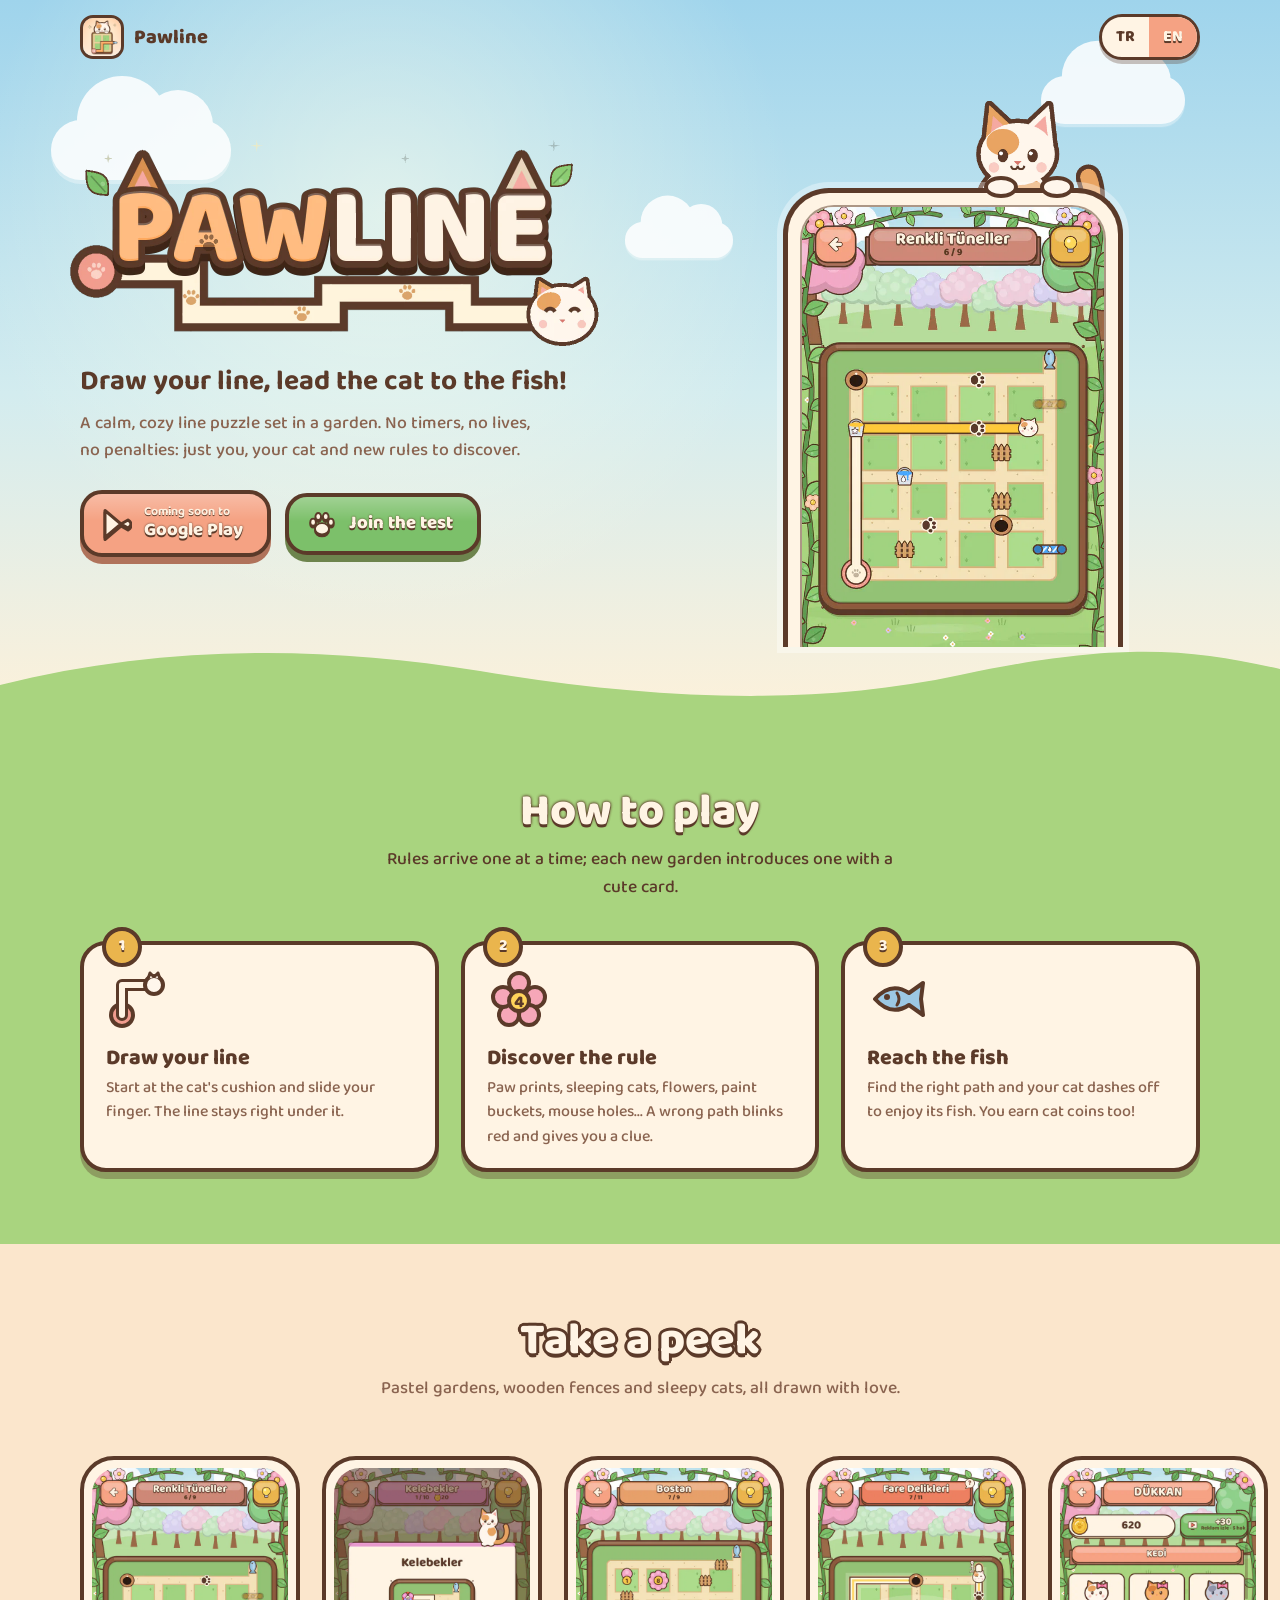
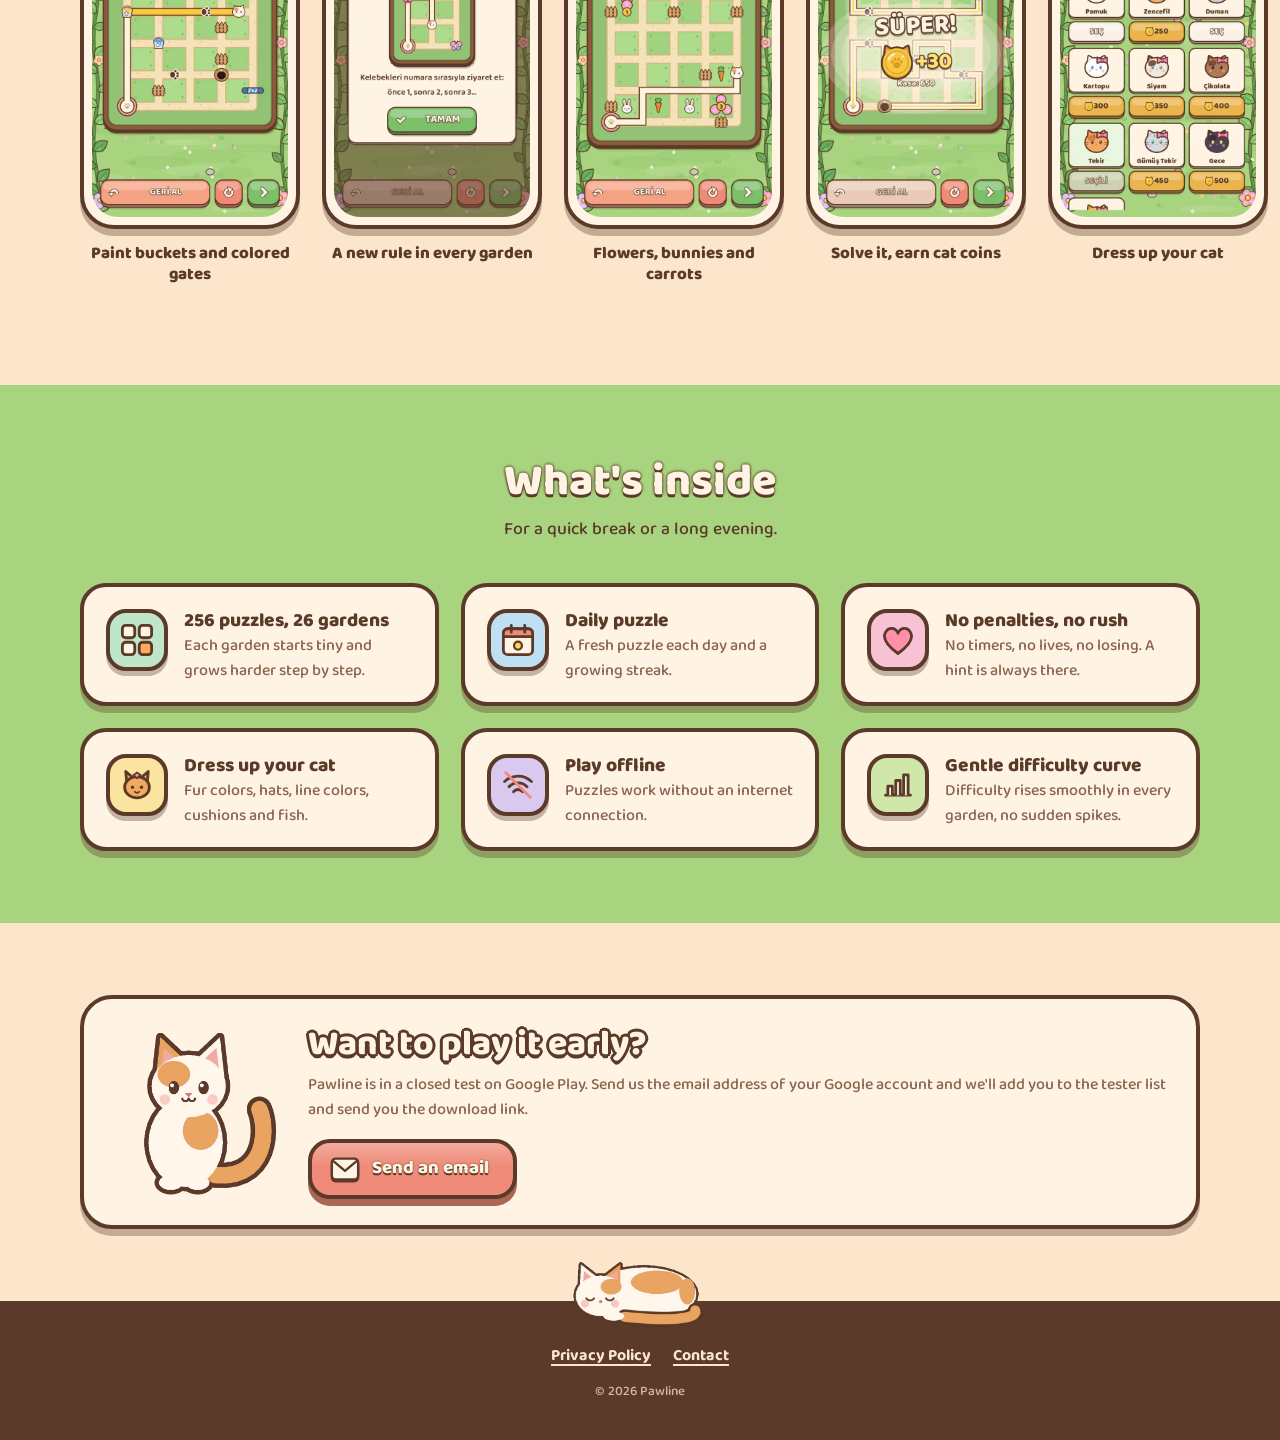
==== index.html @ e1a56ae7 "Pawline sitesi ve gizlilik politikası" ====
<!doctype html>
<html lang="tr" data-lang="tr">
<head>
<meta charset="utf-8">
<meta name="viewport" content="width=device-width, initial-scale=1">
<title>Pawline</title>
<meta name="description" content="Pawline: çizgini çek, kediyi balığa ulaştır! Huzurlu, sevimli bir çizgi bulmacası. 26 bahçe, 256 bulmaca, her gün yeni bir günlük bulmaca.">
<meta property="og:title" content="Pawline: Kedi Bulmacası">
<meta property="og:description" content="Çizgini çek, kediyi balığa ulaştır! Huzurlu, sevimli bir çizgi bulmacası.">
<meta property="og:image" content="img/tanitim.jpg">
<meta name="theme-color" content="#9fd4ec">
<link rel="icon" href="img/favicon.png">
<link rel="preconnect" href="https://fonts.googleapis.com">
<link rel="preconnect" href="https://fonts.gstatic.com" crossorigin>
<link href="https://fonts.googleapis.com/css2?family=Baloo+2:wght@500;700;800&display=swap" rel="stylesheet">
<link rel="stylesheet" href="style.css">
</head>
<body>

<header class="bar">
  <a class="brand" href="#"><img src="img/ikon.png" alt=""><span>Pawline</span></a>
  <div class="langs" role="group" aria-label="Dil / Language">
    <button type="button" data-set-lang="tr" aria-pressed="true">TR</button>
    <button type="button" data-set-lang="en" aria-pressed="false">EN</button>
  </div>
</header>

<main>
  <!-- kahraman -->
  <div class="hero">
    <div class="cloud c1"></div><div class="cloud c2"></div><div class="cloud c3"></div>
    <div class="wrap hero-grid">
      <div class="hero-copy">
        <h1 style="margin:0"><img class="logo" src="img/logo.webp" width="1120" height="450" alt="Pawline"></h1>
        <p class="tagline">
          <span lang="tr">Çizgini çek, kediyi balığa ulaştır!</span>
          <span lang="en">Draw your line, lead the cat to the fish!</span>
        </p>
        <p class="lede">
          <span lang="tr">Bahçede huzurlu, sevimli bir çizgi bulmacası. Acele yok, can yok, ceza yok: yalnızca sen, kedin ve keşfedilecek yeni kurallar.</span>
          <span lang="en">A calm, cozy line puzzle set in a garden. No timers, no lives, no penalties: just you, your cat and new rules to discover.</span>
        </p>
        <div class="cta">
          <a class="chunky soon" aria-disabled="true">
            <svg width="30" height="32" viewBox="0 0 30 32" aria-hidden="true"><path d="M3 2.5 L19 16 L3 29.5 Z" fill="#fff4e4" stroke="#5b3a29" stroke-width="3" stroke-linejoin="round"/><path d="M19 16 L26 12 Q29 14 29 16 Q29 18 26 20 Z" fill="#fff4e4" stroke="#5b3a29" stroke-width="3" stroke-linejoin="round"/></svg>
            <span class="t"><small><span lang="tr">Çok yakında</span><span lang="en">Coming soon to</span></small>Google Play</span>
          </a>
          <a class="chunky" href="#test" style="--c: var(--leaf)">
            <svg width="30" height="30" viewBox="0 0 64 64" aria-hidden="true"><g fill="#fff4e4" stroke="#5b3a29" stroke-width="4"><ellipse cx="32" cy="42" rx="15" ry="12"/><ellipse cx="13" cy="28" rx="6" ry="7.5"/><ellipse cx="24" cy="16" rx="6" ry="7.5"/><ellipse cx="40" cy="16" rx="6" ry="7.5"/><ellipse cx="51" cy="28" rx="6" ry="7.5"/></g></svg>
            <span class="t"><span lang="tr">Teste katıl</span><span lang="en">Join the test</span></span>
          </a>
        </div>
      </div>
      <div class="hero-art">
        <img class="peek" src="img/kedi.webp" width="640" height="630" alt="">
        <div class="paws" aria-hidden="true"><i></i><i></i></div>
        <div class="phone">
          <img src="img/ekran_boya.webp" width="540" height="960" alt="Pawline oyun ekranı: bahçe tahtasında çizilen çizgi ve ucunda kedi">
        </div>
      </div>
    </div>
    <svg class="meadow" viewBox="0 0 1440 70" preserveAspectRatio="none" aria-hidden="true">
      <path d="M0 40 C 180 0, 360 0, 540 26 S 900 64, 1080 30 S 1340 4, 1440 24 L1440 70 L0 70 Z" fill="#a9d47f" stroke="#5b3a29" stroke-width="0"/>
    </svg>
  </div>

  <!-- nasıl oynanır -->
  <section class="green">
    <div class="wrap">
      <h2><span lang="tr">Nasıl oynanır?</span><span lang="en">How to play</span></h2>
      <p class="sub">
        <span lang="tr">Kurallar tek tek gelir; her yeni bahçe sana sevimli bir kartla yenisini anlatır.</span>
        <span lang="en">Rules arrive one at a time; each new garden introduces one with a cute card.</span>
      </p>
      <div class="steps">
        <div class="card">
          <span class="num">1</span>
          <svg class="ico" viewBox="0 0 64 64" aria-hidden="true"><circle cx="16" cy="48" r="11" fill="#f19c8e" stroke="#5b3a29" stroke-width="4"/><circle cx="16" cy="48" r="5" fill="#fff4e4"/><path d="M16 48 V18 H46" fill="none" stroke="#5b3a29" stroke-width="12" stroke-linecap="round" stroke-linejoin="round"/><path d="M16 48 V18 H46" fill="none" stroke="#fff4e4" stroke-width="6" stroke-linecap="round" stroke-linejoin="round"/><circle cx="48" cy="18" r="9" fill="#fff6ec" stroke="#5b3a29" stroke-width="4"/><path d="M42 12 l2 -6 4 4 M54 12 l-2 -6 -4 4" fill="#fff6ec" stroke="#5b3a29" stroke-width="3" stroke-linejoin="round"/></svg>
          <h3><span lang="tr">Çizgini çek</span><span lang="en">Draw your line</span></h3>
          <p><span lang="tr">Kedi minderinden başla, parmağını kaydır. Çizgi parmağının altında kalır.</span><span lang="en">Start at the cat's cushion and slide your finger. The line stays right under it.</span></p>
        </div>
        <div class="card">
          <span class="num">2</span>
          <svg class="ico" viewBox="0 0 64 64" aria-hidden="true"><g stroke="#5b3a29" stroke-width="4"><circle cx="32" cy="16" r="10" fill="#f6a7b8"/><circle cx="48" cy="30" r="10" fill="#f6a7b8"/><circle cx="42" cy="48" r="10" fill="#f6a7b8"/><circle cx="22" cy="48" r="10" fill="#f6a7b8"/><circle cx="16" cy="30" r="10" fill="#f6a7b8"/><circle cx="32" cy="34" r="10" fill="#ffd45a"/></g><text x="32" y="40" text-anchor="middle" font-family="Baloo 2, sans-serif" font-weight="800" font-size="17" fill="#5b3a29">4</text></svg>
          <h3><span lang="tr">Kuralı keşfet</span><span lang="en">Discover the rule</span></h3>
          <p><span lang="tr">Patiler, uyuyan kediler, çiçekler, boya kovaları, fare delikleri... Yanlış yol kırmızı yanıp söner ve sana ipucu verir.</span><span lang="en">Paw prints, sleeping cats, flowers, paint buckets, mouse holes... A wrong path blinks red and gives you a clue.</span></p>
        </div>
        <div class="card">
          <span class="num">3</span>
          <svg class="ico" viewBox="0 0 64 64" aria-hidden="true"><path d="M8 32 Q 24 14 42 26 L 56 16 L 54 32 L 56 48 L 42 38 Q 24 50 8 32 Z" fill="#9cc8e4" stroke="#5b3a29" stroke-width="4" stroke-linejoin="round"/><circle cx="20" cy="30" r="3" fill="#5b3a29"/><path d="M30 26 q4 6 0 12" fill="none" stroke="#5b3a29" stroke-width="3" stroke-linecap="round"/></svg>
          <h3><span lang="tr">Balığa ulaş</span><span lang="en">Reach the fish</span></h3>
          <p><span lang="tr">Doğru yolu bulunca kedin koşup balığını afiyetle yer. Sen de kedi parası kazanırsın!</span><span lang="en">Find the right path and your cat dashes off to enjoy its fish. You earn cat coins too!</span></p>
        </div>
      </div>
    </div>
  </section>

  <!-- ekranlar -->
  <section>
    <div class="wrap">
      <h2><span lang="tr">Bahçeye bir göz at</span><span lang="en">Take a peek</span></h2>
      <p class="sub"><span lang="tr">Her şey elle çizilmiş gibi: pastel bahçeler, tahta çitler, uykucu kediler.</span><span lang="en">Pastel gardens, wooden fences and sleepy cats, all drawn with love.</span></p>
      <div class="gallery" tabindex="0" aria-label="Ekran görüntüleri / Screenshots">
        <figure class="shot"><div class="frame"><img loading="lazy" src="img/ekran_boya.webp" width="540" height="960" alt=""></div>
          <figcaption><span lang="tr">Boya kovaları ve renkli kapılar</span><span lang="en">Paint buckets and colored gates</span></figcaption></figure>
        <figure class="shot"><div class="frame"><img loading="lazy" src="img/ekran_kural.webp" width="540" height="960" alt=""></div>
          <figcaption><span lang="tr">Her bahçede yeni bir kural</span><span lang="en">A new rule in every garden</span></figcaption></figure>
        <figure class="shot"><div class="frame"><img loading="lazy" src="img/ekran_bostan.webp" width="540" height="960" alt=""></div>
          <figcaption><span lang="tr">Çiçekler, tavşanlar ve havuçlar</span><span lang="en">Flowers, bunnies and carrots</span></figcaption></figure>
        <figure class="shot"><div class="frame"><img loading="lazy" src="img/ekran_kutlama.webp" width="540" height="960" alt=""></div>
          <figcaption><span lang="tr">Çöz, kedi parası kazan</span><span lang="en">Solve it, earn cat coins</span></figcaption></figure>
        <figure class="shot"><div class="frame"><img loading="lazy" src="img/ekran_dukkan.webp" width="540" height="960" alt=""></div>
          <figcaption><span lang="tr">Kedini dilediğin gibi süsle</span><span lang="en">Dress up your cat</span></figcaption></figure>
        <figure class="shot"><div class="frame"><img loading="lazy" src="img/ekran_gunluk.webp" width="540" height="960" alt=""></div>
          <figcaption><span lang="tr">Her gün yeni bir bulmaca</span><span lang="en">A new puzzle every day</span></figcaption></figure>
        <figure class="shot"><div class="frame"><img loading="lazy" src="img/ekran_bolumler.webp" width="540" height="960" alt=""></div>
          <figcaption><span lang="tr">Bahçeden bahçeye keşfe çık</span><span lang="en">Explore garden after garden</span></figcaption></figure>
      </div>
    </div>
  </section>

  <!-- özellikler -->
  <section class="green">
    <div class="wrap">
      <h2><span lang="tr">İçinde neler var?</span><span lang="en">What's inside</span></h2>
      <p class="sub"><span lang="tr">Kısa molalar için de uzun akşamlar için de.</span><span lang="en">For a quick break or a long evening.</span></p>
      <div class="features">
        <div class="feature card">
          <span class="badge" style="background:#bfe6c8"><svg width="36" height="36" viewBox="0 0 64 64" aria-hidden="true"><g fill="#fff4e4" stroke="#5b3a29" stroke-width="5"><rect x="6" y="6" width="22" height="22" rx="6"/><rect x="36" y="6" width="22" height="22" rx="6"/><rect x="6" y="36" width="22" height="22" rx="6"/><rect x="36" y="36" width="22" height="22" rx="6" fill="#ffa95e"/></g></svg></span>
          <div><h3><span lang="tr">256 bulmaca, 26 bahçe</span><span lang="en">256 puzzles, 26 gardens</span></h3>
          <p><span lang="tr">Her bahçe minik bir tahtada başlar, yavaş yavaş zorlaşır.</span><span lang="en">Each garden starts tiny and grows harder step by step.</span></p></div>
        </div>
        <div class="feature card">
          <span class="badge" style="background:#bfe0f2"><svg width="36" height="36" viewBox="0 0 64 64" aria-hidden="true"><g stroke="#5b3a29" stroke-width="5" stroke-linejoin="round"><rect x="6" y="12" width="52" height="46" rx="8" fill="#fff4e4"/><path d="M6 20 a8 8 0 0 1 8 -8 h36 a8 8 0 0 1 8 8 v6 H6 Z" fill="#ef8b78"/><path d="M20 6 v12 M44 6 v12" stroke-linecap="round"/></g><circle cx="32" cy="42" r="7" fill="#ffd45a" stroke="#5b3a29" stroke-width="4"/></svg></span>
          <div><h3><span lang="tr">Günlük bulmaca</span><span lang="en">Daily puzzle</span></h3>
          <p><span lang="tr">Her gün yeni bir bulmaca ve büyüyen bir seri.</span><span lang="en">A fresh puzzle each day and a growing streak.</span></p></div>
        </div>
        <div class="feature card">
          <span class="badge" style="background:#f7c3d4"><svg width="36" height="36" viewBox="0 0 64 64" aria-hidden="true"><path d="M32 56 C 10 40, 4 28, 10 18 C 16 8, 28 10, 32 20 C 36 10, 48 8, 54 18 C 60 28, 54 40, 32 56 Z" fill="#ff8fab" stroke="#5b3a29" stroke-width="5" stroke-linejoin="round"/></svg></span>
          <div><h3><span lang="tr">Ceza yok, acele yok</span><span lang="en">No penalties, no rush</span></h3>
          <p><span lang="tr">Sayaç, can ya da kaybetme yok. İpucu her zaman yanında.</span><span lang="en">No timers, no lives, no losing. A hint is always there.</span></p></div>
        </div>
        <div class="feature card">
          <span class="badge" style="background:#fbe3a0"><svg width="36" height="36" viewBox="0 0 64 64" aria-hidden="true"><g stroke="#5b3a29" stroke-width="5" stroke-linejoin="round"><path d="M14 30 L12 8 L26 20 M50 30 L52 8 L38 20" fill="#f0aa62"/><ellipse cx="32" cy="36" rx="22" ry="19" fill="#f0aa62"/></g><circle cx="24" cy="36" r="3" fill="#5b3a29"/><circle cx="40" cy="36" r="3" fill="#5b3a29"/><path d="M28 44 q4 4 8 0" fill="none" stroke="#5b3a29" stroke-width="3" stroke-linecap="round"/><path d="M26 14 l6 6 6 -6 -6 -4 z" fill="#ff8fab" stroke="#5b3a29" stroke-width="3"/></svg></span>
          <div><h3><span lang="tr">Kedini süsle</span><span lang="en">Dress up your cat</span></h3>
          <p><span lang="tr">Tüyler, şapkalar, çizgi renkleri, minderler ve balıklar.</span><span lang="en">Fur colors, hats, line colors, cushions and fish.</span></p></div>
        </div>
        <div class="feature card">
          <span class="badge" style="background:#d9c9ef"><svg width="36" height="36" viewBox="0 0 64 64" aria-hidden="true"><g fill="none" stroke="#5b3a29" stroke-width="5" stroke-linecap="round"><path d="M8 26 a34 34 0 0 1 48 0"/><path d="M16 35 a22 22 0 0 1 32 0"/><path d="M24 44 a10 10 0 0 1 16 0"/><path d="M10 10 L54 54" stroke="#ef8b78"/></g></svg></span>
          <div><h3><span lang="tr">İnternetsiz oyna</span><span lang="en">Play offline</span></h3>
          <p><span lang="tr">Bulmacalar internet olmadan da çalışır.</span><span lang="en">Puzzles work without an internet connection.</span></p></div>
        </div>
        <div class="feature card">
          <span class="badge" style="background:#cfe8a9"><svg width="36" height="36" viewBox="0 0 64 64" aria-hidden="true"><g stroke="#5b3a29" stroke-width="5" stroke-linejoin="round"><path d="M10 50 h44" stroke-linecap="round"/><path d="M14 50 v-16 h8 v16 M28 50 v-26 h8 v26 M42 50 v-36 h8 v36" fill="#fff4e4"/></g></svg></span>
          <div><h3><span lang="tr">Kolaydan zora</span><span lang="en">Gentle difficulty curve</span></h3>
          <p><span lang="tr">Zorluk her bahçede yumuşakça artar, ani sıçrama yok.</span><span lang="en">Difficulty rises smoothly in every garden, no sudden spikes.</span></p></div>
        </div>
      </div>
    </div>
  </section>

  <!-- kapalı test -->
  <section id="test">
    <div class="wrap">
      <div class="invite">
        <img src="img/kedi.webp" width="640" height="630" alt="">
        <div>
          <h2><span lang="tr">Teste katılmak ister misin?</span><span lang="en">Want to play it early?</span></h2>
          <p>
            <span lang="tr">Pawline şu anda Google Play'de kapalı testte. Google hesabının e-posta adresini bize yaz, seni test listesine ekleyelim ve indirme bağlantısını gönderelim.</span>
            <span lang="en">Pawline is in a closed test on Google Play. Send us the email address of your Google account and we'll add you to the tester list and send you the download link.</span>
          </p>
          <a class="chunky" href="mailto:feeyzgames@gmail.com?subject=Pawline%20test" style="--c: var(--coral)">
            <svg width="30" height="26" viewBox="0 0 64 52" aria-hidden="true"><g stroke="#5b3a29" stroke-width="5" stroke-linejoin="round"><rect x="4" y="4" width="56" height="44" rx="8" fill="#fff4e4"/><path d="M6 8 L32 30 L58 8" fill="none"/></g></svg>
            <span class="t"><span lang="tr">E-posta gönder</span><span lang="en">Send an email</span></span>
          </a>
        </div>
      </div>
    </div>
  </section>
</main>

<footer>
  <img class="sleepy" src="img/uyuyan_kedi.webp" width="480" height="260" alt="">
  <nav>
    <a href="gizlilik.html"><span lang="tr">Gizlilik Politikası</span><span lang="en">Privacy Policy</span></a>
    <a href="mailto:feeyzgames@gmail.com"><span lang="tr">İletişim</span><span lang="en">Contact</span></a>
  </nav>
  <small>© 2026 Pawline</small>
</footer>

<script src="lang.js"></script>
</body>
</html>
---- style.css ----
/* Pawline sitesi: oyunun pastel bahçe görünümü (UiTheme renkleri, Baloo 2, mürekkep konturlu tıknaz kutular) */
:root {
  --ink: #5b3a29;
  --ink-soft: #8a6450;
  --cream: #fff4e4;
  --paper: #fbe6cc;
  --peach: #f5a283;
  --coral: #ef8b78;
  --leaf: #7cc06a;
  --leaf-dark: #5ea24d;
  --gold: #eab54d;
  --sky-top: #9fd4ec;
  --sky-mid: #d3ecef;
  --sky-low: #fdf1da;
  --hill: #b7dc9b;
  --grass: #a9d47f;
  --grass-dark: #92c46c;
  --pink: #f6a7b8;
  --lilac: #d9c9ef;
  --radius: 26px;
  --shadow: 0 7px 0 rgba(91, 58, 41, 0.35);
  color-scheme: light;
}

* { box-sizing: border-box; }

html { scroll-behavior: smooth; }
@media (prefers-reduced-motion: reduce) {
  html { scroll-behavior: auto; }
  *, *::before, *::after { animation: none !important; transition: none !important; }
}

body {
  margin: 0;
  font-family: "Baloo 2", system-ui, sans-serif;
  font-weight: 500;
  color: var(--ink);
  background: var(--paper);
  line-height: 1.55;
  -webkit-font-smoothing: antialiased;
  overflow-x: hidden;
}

img { max-width: 100%; height: auto; display: block; }
a { color: inherit; }

/* dil: <html data-lang="tr|en">, metinler <span lang="..."> çiftleri */
html[data-lang="tr"] [lang="en"]:not(html),
html[data-lang="en"] [lang="tr"]:not(html) { display: none !important; }

.wrap { width: min(1120px, 100% - 32px); margin-inline: auto; }

/* ---------------------------------------------------------------- üst bar */
.bar {
  position: absolute; inset: 0 0 auto 0; z-index: 5;
  display: flex; align-items: center; justify-content: space-between;
  padding: 14px 16px;
  width: min(1120px, 100% - 32px); margin-inline: auto; padding-inline: 0;
}
.brand { display: flex; align-items: center; gap: 10px; text-decoration: none; font-weight: 800; font-size: 1.25rem; }
.brand img { width: 44px; height: 44px; border-radius: 13px; border: 3px solid var(--ink); }

.langs {
  display: flex; background: var(--cream); border: 3px solid var(--ink); border-radius: 999px;
  box-shadow: 0 4px 0 rgba(91, 58, 41, 0.3); overflow: hidden;
}
.langs button {
  font: inherit; font-weight: 800; color: var(--ink); background: none; border: 0;
  padding: 4px 14px; cursor: pointer; min-height: 40px;
}
.langs button[aria-pressed="true"] { background: var(--peach); color: var(--cream); text-shadow: 0 2px 0 var(--ink); }

/* ---------------------------------------------------------------- kahraman */
.hero {
  position: relative;
  background:
    radial-gradient(circle at 30% 30%, rgba(255, 255, 235, 0.55), transparent 40%),
    linear-gradient(var(--sky-top), var(--sky-mid) 55%, var(--sky-low));
  padding: 96px 0 0;
  overflow: hidden;
}
.cloud {
  position: absolute; width: 180px; height: 60px; background: #fff; opacity: 0.85;
  border-radius: 60px; filter: drop-shadow(0 4px 0 rgba(255, 255, 255, 0.4));
  animation: drift 40s linear infinite alternate;
}
.cloud::before, .cloud::after {
  content: ""; position: absolute; background: #fff; border-radius: 50%;
}
.cloud::before { width: 90px; height: 90px; left: 26px; top: -44px; }
.cloud::after { width: 70px; height: 70px; left: 92px; top: -30px; }
.cloud.c1 { left: 4%; top: 120px; }
.cloud.c2 { right: 6%; top: 70px; transform: scale(0.8); animation-duration: 55s; }
.cloud.c3 { left: 46%; top: 210px; transform: scale(0.6); animation-duration: 48s; }
@keyframes drift { to { translate: 60px 0; } }

.hero-grid {
  position: relative; z-index: 2;
  display: grid; grid-template-columns: 1.1fr 0.9fr; gap: 24px; align-items: end;
}
.hero-copy { padding-bottom: 90px; }
.hero-copy .logo { width: min(560px, 100%); margin-left: -14px; }
.tagline {
  font-size: clamp(1.25rem, 1rem + 1.2vw, 1.75rem); font-weight: 700; margin: 4px 0 6px; max-width: 30ch;
}
.lede { font-size: 1.1rem; color: var(--ink-soft); max-width: 46ch; margin: 0 0 26px; }

.cta { display: flex; flex-wrap: wrap; gap: 14px; align-items: center; }

/* tıknaz buton: oyundaki ChunkyButton */
.chunky {
  --c: var(--leaf);
  display: inline-flex; align-items: center; gap: 12px;
  font: inherit; font-weight: 800; font-size: 1.15rem; text-decoration: none;
  color: var(--cream); text-shadow: 0 2px 0 var(--ink), 0 0 2px var(--ink);
  background: linear-gradient(rgba(255, 255, 255, 0.28), rgba(255, 255, 255, 0) 45%), var(--c);
  border: 4px solid var(--ink); border-radius: 22px;
  padding: 12px 24px 12px 18px; min-height: 60px;
  box-shadow: 0 7px 0 color-mix(in srgb, var(--c) 55%, var(--ink));
  transition: transform 0.12s, box-shadow 0.12s;
}
.chunky:hover { transform: translateY(-2px); box-shadow: 0 9px 0 color-mix(in srgb, var(--c) 55%, var(--ink)); }
.chunky:active { transform: translateY(5px); box-shadow: 0 2px 0 color-mix(in srgb, var(--c) 55%, var(--ink)); }
.chunky small { display: block; font-size: 0.78rem; font-weight: 700; line-height: 1.1; text-shadow: 0 1px 0 var(--ink); opacity: 0.95; }
.chunky .t { line-height: 1.15; }
.chunky svg { flex: none; filter: drop-shadow(0 2px 0 var(--ink)); }
.chunky.soon { --c: var(--peach); cursor: default; }
.chunky.soon:hover, .chunky.soon:active { transform: none; box-shadow: 0 7px 0 color-mix(in srgb, var(--c) 55%, var(--ink)); }

.hero-art { position: relative; justify-self: center; width: min(340px, 100%); padding-top: 92px; isolation: isolate; }
.phone {
  position: relative; background: var(--cream); border: 5px solid var(--ink);
  border-radius: 46px 46px 0 0; border-bottom: 0; padding: 12px 12px 0;
  box-shadow: 0 0 0 6px rgba(255, 255, 255, 0.35);
}
.phone img { border-radius: 34px 34px 0 0; border: 2px solid rgba(91, 58, 41, 0.5); border-bottom: 0; aspect-ratio: 9 / 13; object-fit: cover; object-position: top; width: 100%; }
.hero-art .peek { position: absolute; width: 50%; right: 3%; top: 0; z-index: -1; }
.hero-art .paws { position: absolute; right: 14.5%; top: 80px; display: flex; gap: 22px; z-index: 2; }
.hero-art .paws i {
  width: 34px; height: 22px; border-radius: 50%; background: #fff6ec; border: 4px solid var(--ink);
}

/* çayır: kahramanın altındaki tepe */
.meadow { position: relative; z-index: 3; margin-top: -2px; display: block; width: 100%; height: 70px; }
.meadow-band { background: var(--grass); }

/* ---------------------------------------------------------------- bölümler */
section { padding: 72px 0; position: relative; }
.green { background: var(--grass); }
.green h2 { color: var(--cream); text-shadow: 0 3px 0 var(--ink), 0 0 3px var(--ink), 0 0 3px var(--ink); }

h2 {
  font-size: clamp(1.9rem, 1.4rem + 2vw, 2.8rem); font-weight: 800; line-height: 1.1;
  margin: 0 0 10px; text-align: center;
  color: var(--cream);
  -webkit-text-stroke: 0;
  text-shadow:
    0 4px 0 var(--ink), 3px 0 0 var(--ink), -3px 0 0 var(--ink), 0 -3px 0 var(--ink),
    2px 2px 0 var(--ink), -2px 2px 0 var(--ink), 2px -2px 0 var(--ink), -2px -2px 0 var(--ink);
}
.sub { text-align: center; color: var(--ink-soft); margin: 0 auto 40px; max-width: 52ch; font-size: 1.1rem; }
.green .sub { color: var(--ink); }

/* nasıl oynanır: üç kart */
.steps { display: grid; grid-template-columns: repeat(3, 1fr); gap: 22px; }
.card {
  background: var(--cream); border: 4px solid var(--ink); border-radius: var(--radius);
  box-shadow: var(--shadow); padding: 22px 22px 18px; position: relative;
}
.card h3 { margin: 6px 0 4px; font-size: 1.35rem; font-weight: 800; line-height: 1.2; }
.card p { margin: 0; color: var(--ink-soft); }
.card .num {
  position: absolute; top: -18px; left: 18px;
  width: 40px; height: 40px; border-radius: 50%; display: grid; place-items: center;
  background: var(--gold); color: var(--cream); font-weight: 800; border: 4px solid var(--ink);
  text-shadow: 0 2px 0 var(--ink);
}
.ico { width: 64px; height: 64px; }

/* ekran görüntüleri: yatay kaydırma */
.gallery {
  display: grid; grid-auto-flow: column; grid-auto-columns: minmax(220px, 260px); gap: 22px;
  overflow-x: auto; scroll-snap-type: x mandatory; padding: 14px 16px 28px;
  margin-inline: calc((100vw - min(1120px, 100vw - 32px)) / -2);
  padding-inline: calc((100vw - min(1120px, 100vw - 32px)) / 2);
  scrollbar-width: thin; scrollbar-color: var(--ink-soft) transparent;
}
.shot { scroll-snap-align: center; margin: 0; }
.shot .frame {
  background: var(--cream); border: 4px solid var(--ink); border-radius: 34px; padding: 8px;
  box-shadow: var(--shadow);
}
.shot img { border-radius: 26px; aspect-ratio: 9 / 16; width: 100%; height: auto; }
.shot figcaption { text-align: center; font-weight: 800; margin-top: 14px; font-size: 1.05rem; line-height: 1.25; }

/* özellikler */
.features { display: grid; grid-template-columns: repeat(auto-fit, minmax(300px, 1fr)); gap: 22px; }
.feature { display: flex; gap: 16px; align-items: flex-start; }
.feature .badge {
  flex: none; width: 62px; height: 62px; border-radius: 20px; display: grid; place-items: center;
  border: 4px solid var(--ink); box-shadow: 0 5px 0 rgba(91, 58, 41, 0.35);
}
.feature h3 { margin: 0 0 2px; font-size: 1.2rem; font-weight: 800; line-height: 1.2; }
.feature p { margin: 0; color: var(--ink-soft); }

/* kapalı test çağrısı */
.invite {
  display: grid; grid-template-columns: auto 1fr; gap: 24px; align-items: center;
  background: var(--cream); border: 4px solid var(--ink); border-radius: 32px; box-shadow: var(--shadow);
  padding: 26px 30px;
}
.invite img { width: 170px; }
.invite h2 { text-align: left; font-size: clamp(1.6rem, 1.2rem + 1.4vw, 2.2rem); }
.invite p { margin: 0 0 16px; color: var(--ink-soft); }

/* ---------------------------------------------------------------- alt bilgi */
footer {
  background: var(--ink); color: var(--paper); padding: 44px 0 36px; text-align: center;
}
footer nav { display: flex; flex-wrap: wrap; justify-content: center; gap: 8px 22px; font-weight: 700; margin-bottom: 10px; }
footer a { color: var(--paper); text-decoration-thickness: 2px; text-underline-offset: 4px; }
footer small { opacity: 0.75; }
footer .sleepy { width: 150px; margin: -96px auto 14px; }

/* ---------------------------------------------------------------- belge sayfası (gizlilik) */
.doc-top {
  background: linear-gradient(var(--sky-top), var(--sky-low)); padding: 96px 0 40px; text-align: center;
}
.doc-top h1 { margin: 0; font-size: clamp(2rem, 1.5rem + 2vw, 3rem); font-weight: 800; color: var(--cream);
  text-shadow: 0 4px 0 var(--ink), 3px 0 0 var(--ink), -3px 0 0 var(--ink), 0 -3px 0 var(--ink),
    2px 2px 0 var(--ink), -2px 2px 0 var(--ink), 2px -2px 0 var(--ink), -2px -2px 0 var(--ink); }
.doc-top p { margin: 8px 0 0; font-weight: 700; }
.doc { padding: 40px 0 80px; }
.doc .card { max-width: 820px; margin-inline: auto; padding: 30px clamp(20px, 4vw, 44px); }
.doc h2 { text-align: left; font-size: 1.5rem; color: var(--ink); text-shadow: none; margin: 28px 0 6px; }
.doc h2:first-child { margin-top: 0; }
.doc p, .doc li { color: var(--ink); }
.doc ul { padding-left: 1.2em; }
.doc li { margin: 4px 0; }
.doc .note { background: var(--paper); border: 3px dashed var(--ink-soft); border-radius: 18px; padding: 12px 16px; }

/* ---------------------------------------------------------------- dar ekran */
@media (max-width: 860px) {
  .hero-grid { grid-template-columns: 1fr; text-align: center; }
  .hero-copy { padding-bottom: 20px; }
  .hero-copy .logo { margin-inline: auto; }
  .tagline, .lede { margin-inline: auto; }
  .cta { justify-content: center; }
  .hero-art { width: min(300px, 80%); margin-top: 70px; }
  .steps { grid-template-columns: 1fr; gap: 34px; }
  .invite { grid-template-columns: 1fr; text-align: center; }
  .invite img { margin-inline: auto; width: 130px; }
  .invite h2 { text-align: center; }
}
@media (max-width: 420px) {
  .brand span { display: none; }
  .chunky { font-size: 1.05rem; padding-inline: 16px; }
}
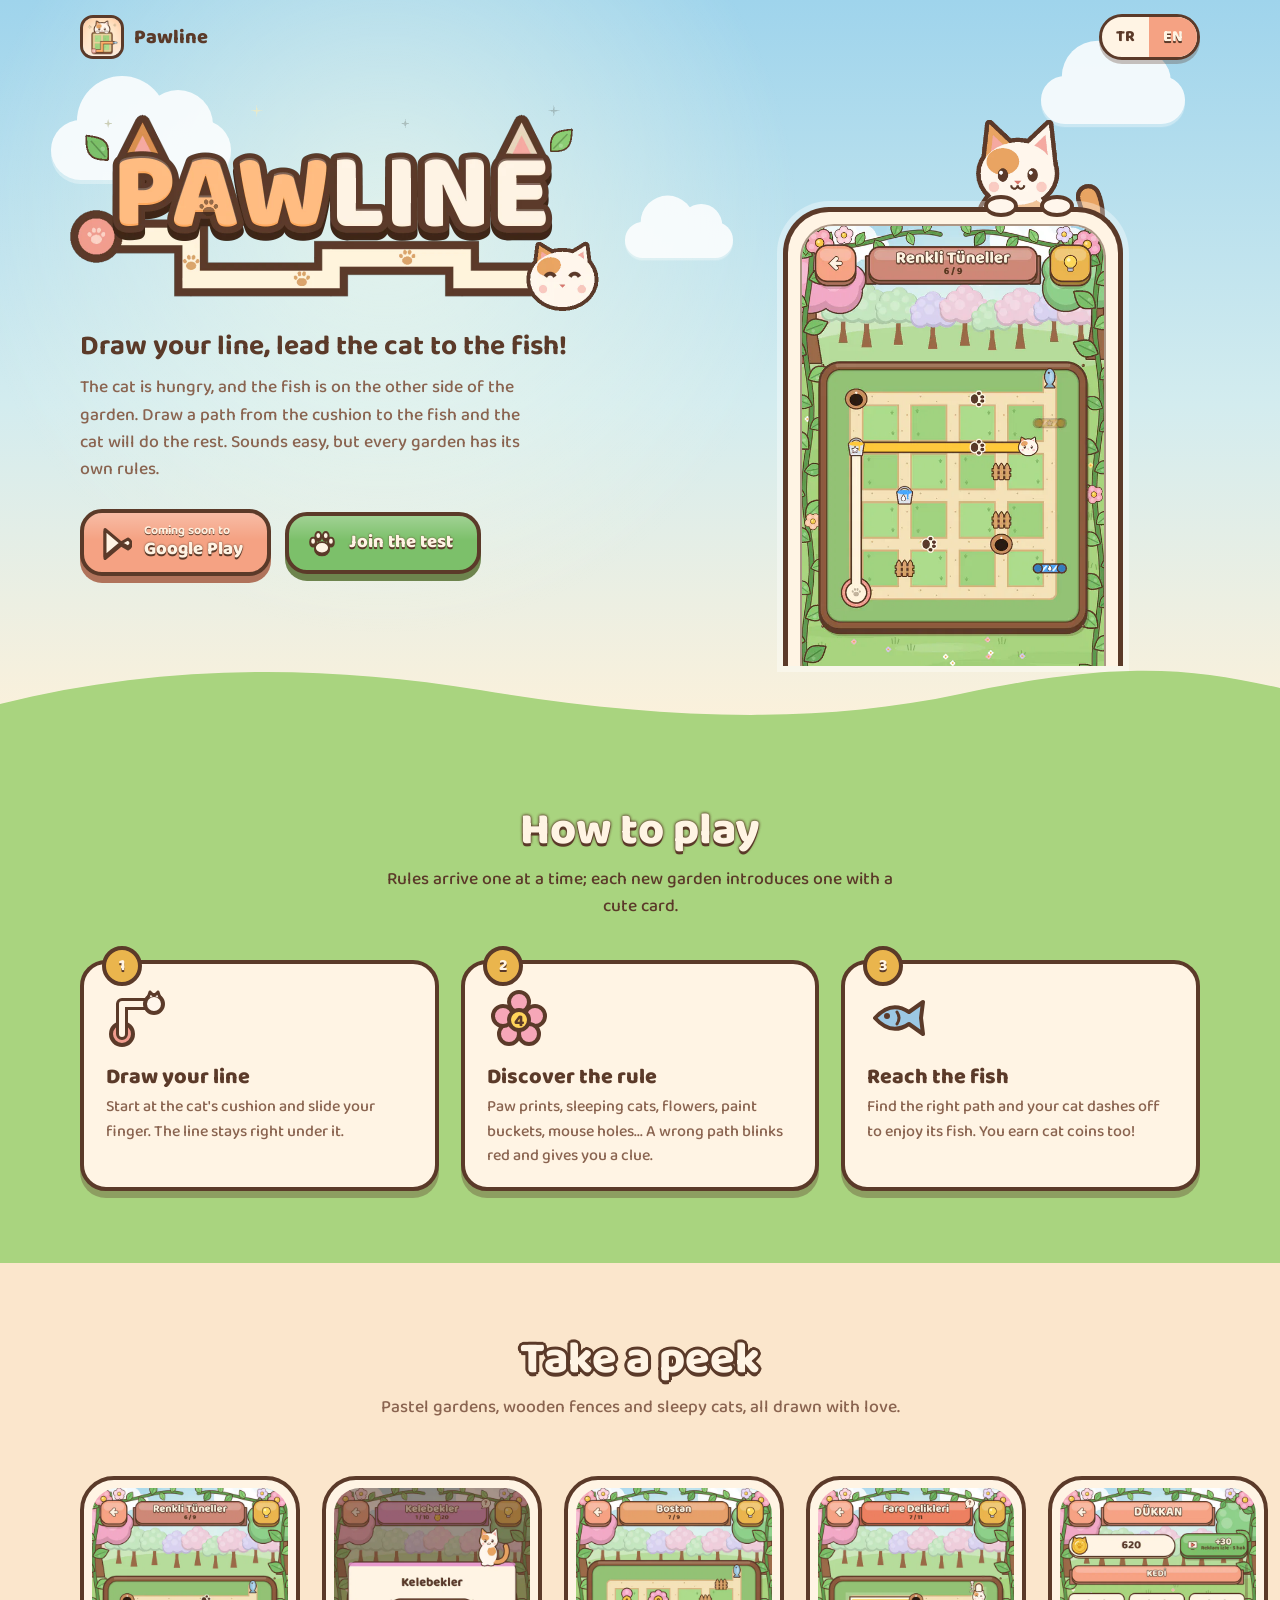
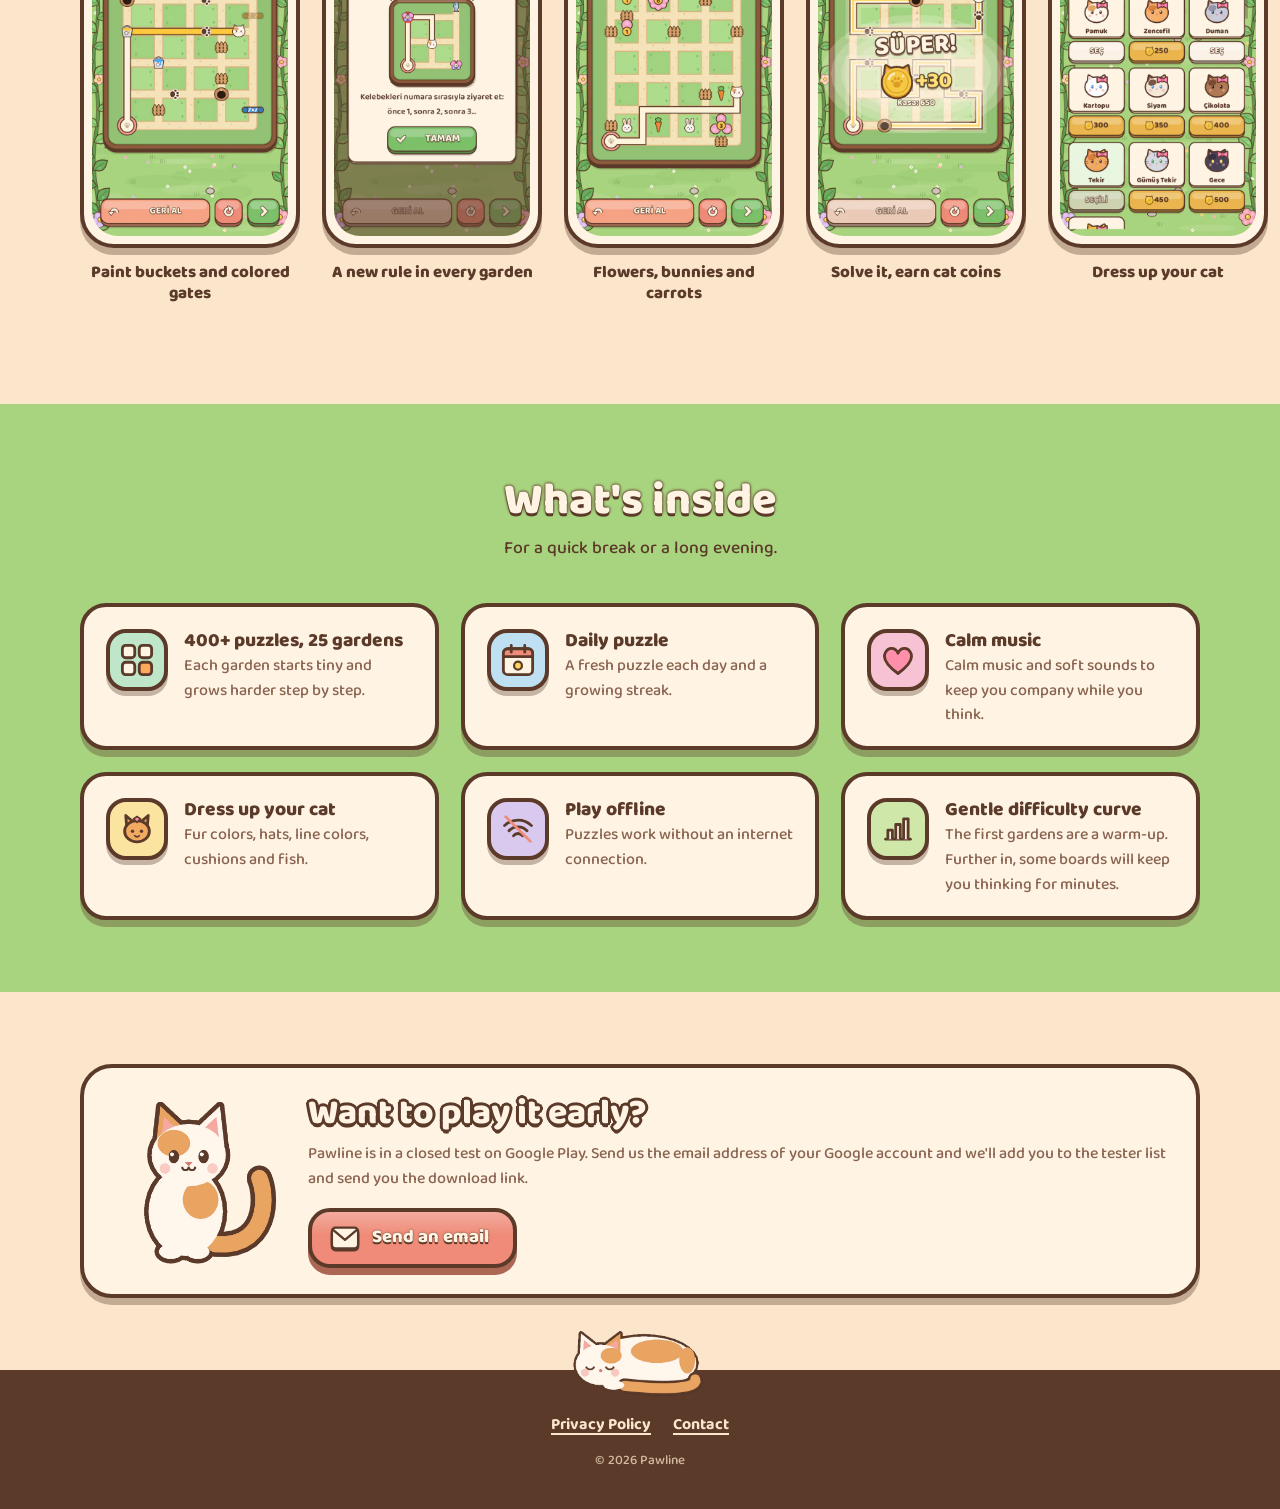
==== commit 31ac07f1: "Yazı tipi siteden yükleniyor (Google Fonts ziyaretçinin IP'sini Google'a gönderiyordu), gizlilik pol" ====
--- a/index.html
+++ b/index.html
@@ -4,15 +4,13 @@
 <meta charset="utf-8">
 <meta name="viewport" content="width=device-width, initial-scale=1">
 <title>Pawline</title>
-<meta name="description" content="Pawline: çizgini çek, kediyi balığa ulaştır! Huzurlu, sevimli bir çizgi bulmacası. 26 bahçe, 256 bulmaca, her gün yeni bir günlük bulmaca.">
+<meta name="description" content="Pawline: Kedi acıkmış! Balığa giden yolu bulabilir misin? Sevimli bir zeka oyunu ve mantık bulmacası. 25 bahçe, 400+ bulmaca, her gün yeni bir günlük bulmaca.">
 <meta property="og:title" content="Pawline: Kedi Bulmacası">
-<meta property="og:description" content="Çizgini çek, kediyi balığa ulaştır! Huzurlu, sevimli bir çizgi bulmacası.">
+<meta property="og:description" content="Kedi acıkmış! Balığa giden yolu bulabilir misin? Sevimli bir zeka oyunu ve mantık bulmacası.">
 <meta property="og:image" content="img/tanitim.jpg">
 <meta name="theme-color" content="#9fd4ec">
 <link rel="icon" href="img/favicon.png">
-<link rel="preconnect" href="https://fonts.googleapis.com">
-<link rel="preconnect" href="https://fonts.gstatic.com" crossorigin>
-<link href="https://fonts.googleapis.com/css2?family=Baloo+2:wght@500;700;800&display=swap" rel="stylesheet">
+<link rel="preload" href="fonts/baloo2.woff2" as="font" type="font/woff2" crossorigin>
 <link rel="stylesheet" href="style.css">
 </head>
 <body>
@@ -37,8 +35,8 @@
           <span lang="en">Draw your line, lead the cat to the fish!</span>
         </p>
         <p class="lede">
-          <span lang="tr">Bahçede huzurlu, sevimli bir çizgi bulmacası. Acele yok, can yok, ceza yok: yalnızca sen, kedin ve keşfedilecek yeni kurallar.</span>
-          <span lang="en">A calm, cozy line puzzle set in a garden. No timers, no lives, no penalties: just you, your cat and new rules to discover.</span>
+          <span lang="tr">Kedi acıkmış, balık da bahçenin öbür ucunda. Parmağınla minderden balığa bir yol çiz, gerisini kedi halleder. Kulağa kolay geliyor, ama her bahçenin kendi kuralları var.</span>
+          <span lang="en">The cat is hungry, and the fish is on the other side of the garden. Draw a path from the cushion to the fish and the cat will do the rest. Sounds easy, but every garden has its own rules.</span>
         </p>
         <div class="cta">
           <a class="chunky soon" aria-disabled="true">
@@ -55,7 +53,7 @@
         <img class="peek" src="img/kedi.webp" width="640" height="630" alt="">
         <div class="paws" aria-hidden="true"><i></i><i></i></div>
         <div class="phone">
-          <img src="img/ekran_boya.webp" width="540" height="960" alt="Pawline oyun ekranı: bahçe tahtasında çizilen çizgi ve ucunda kedi">
+          <img src="img/ekran_boya.webp" width="540" height="960" alt="Pawline oyun ekranı: bahçe tahtasında çizilen çizgi ve ucunda kedi" data-alt-en="Pawline game screen: a line drawn on a garden board with the cat at its tip">
         </div>
       </div>
     </div>
@@ -101,19 +99,19 @@
       <h2><span lang="tr">Bahçeye bir göz at</span><span lang="en">Take a peek</span></h2>
       <p class="sub"><span lang="tr">Her şey elle çizilmiş gibi: pastel bahçeler, tahta çitler, uykucu kediler.</span><span lang="en">Pastel gardens, wooden fences and sleepy cats, all drawn with love.</span></p>
       <div class="gallery" tabindex="0" aria-label="Ekran görüntüleri / Screenshots">
-        <figure class="shot"><div class="frame"><img loading="lazy" src="img/ekran_boya.webp" width="540" height="960" alt=""></div>
+        <figure class="shot"><div class="frame"><img loading="lazy" src="img/ekran_boya.webp" width="540" height="960" alt="Oyun ekranı: boya kovasından geçen pembe çizgi, renkli kapılar ve çizginin ucunda kedi" data-alt-en="Game screen: a pink line passing a paint bucket, colored gates and the cat at the tip of the line"></div>
           <figcaption><span lang="tr">Boya kovaları ve renkli kapılar</span><span lang="en">Paint buckets and colored gates</span></figcaption></figure>
-        <figure class="shot"><div class="frame"><img loading="lazy" src="img/ekran_kural.webp" width="540" height="960" alt=""></div>
+        <figure class="shot"><div class="frame"><img loading="lazy" src="img/ekran_kural.webp" width="540" height="960" alt="Kural kartı: minik bir örnek tahta, kartın üstünde oturan bir kedi ve kuralın kısa açıklaması" data-alt-en="Rule card: a tiny example board, a cat sitting on the card and a short explanation of the rule"></div>
           <figcaption><span lang="tr">Her bahçede yeni bir kural</span><span lang="en">A new rule in every garden</span></figcaption></figure>
-        <figure class="shot"><div class="frame"><img loading="lazy" src="img/ekran_bostan.webp" width="540" height="960" alt=""></div>
+        <figure class="shot"><div class="frame"><img loading="lazy" src="img/ekran_bostan.webp" width="540" height="960" alt="Oyun ekranı: çiçekler, tavşanlar ve havuçlarla dolu bir bahçe tahtası" data-alt-en="Game screen: a garden board with flowers, bunnies and carrots"></div>
           <figcaption><span lang="tr">Çiçekler, tavşanlar ve havuçlar</span><span lang="en">Flowers, bunnies and carrots</span></figcaption></figure>
-        <figure class="shot"><div class="frame"><img loading="lazy" src="img/ekran_kutlama.webp" width="540" height="960" alt=""></div>
+        <figure class="shot"><div class="frame"><img loading="lazy" src="img/ekran_kutlama.webp" width="540" height="960" alt="Çözüm ekranı: kedi balığını yemiş, kazanılan kedi parası sayılıyor" data-alt-en="Solved screen: the cat has eaten its fish and the earned cat coins are counted"></div>
           <figcaption><span lang="tr">Çöz, kedi parası kazan</span><span lang="en">Solve it, earn cat coins</span></figcaption></figure>
-        <figure class="shot"><div class="frame"><img loading="lazy" src="img/ekran_dukkan.webp" width="540" height="960" alt=""></div>
+        <figure class="shot"><div class="frame"><img loading="lazy" src="img/ekran_dukkan.webp" width="540" height="960" alt="Dükkan: kedi için tüy renkleri, şapkalar ve aksesuarlar" data-alt-en="Shop: fur colors, hats and accessories for the cat"></div>
           <figcaption><span lang="tr">Kedini dilediğin gibi süsle</span><span lang="en">Dress up your cat</span></figcaption></figure>
-        <figure class="shot"><div class="frame"><img loading="lazy" src="img/ekran_gunluk.webp" width="540" height="960" alt=""></div>
+        <figure class="shot"><div class="frame"><img loading="lazy" src="img/ekran_gunluk.webp" width="540" height="960" alt="Günlük bulmaca: tarihi ve serisiyle günün bulmacası" data-alt-en="Daily puzzle: today's puzzle with its date and streak"></div>
           <figcaption><span lang="tr">Her gün yeni bir bulmaca</span><span lang="en">A new puzzle every day</span></figcaption></figure>
-        <figure class="shot"><div class="frame"><img loading="lazy" src="img/ekran_bolumler.webp" width="540" height="960" alt=""></div>
+        <figure class="shot"><div class="frame"><img loading="lazy" src="img/ekran_bolumler.webp" width="540" height="960" alt="Bölgeler sayfası: bahçeler ve her birindeki bulmacalar" data-alt-en="Regions page: the gardens and the puzzles in each one"></div>
           <figcaption><span lang="tr">Bahçeden bahçeye keşfe çık</span><span lang="en">Explore garden after garden</span></figcaption></figure>
       </div>
     </div>
@@ -127,7 +125,7 @@
       <div class="features">
         <div class="feature card">
           <span class="badge" style="background:#bfe6c8"><svg width="36" height="36" viewBox="0 0 64 64" aria-hidden="true"><g fill="#fff4e4" stroke="#5b3a29" stroke-width="5"><rect x="6" y="6" width="22" height="22" rx="6"/><rect x="36" y="6" width="22" height="22" rx="6"/><rect x="6" y="36" width="22" height="22" rx="6"/><rect x="36" y="36" width="22" height="22" rx="6" fill="#ffa95e"/></g></svg></span>
-          <div><h3><span lang="tr">256 bulmaca, 26 bahçe</span><span lang="en">256 puzzles, 26 gardens</span></h3>
+          <div><h3><span lang="tr">400+ bulmaca, 25 bahçe</span><span lang="en">400+ puzzles, 25 gardens</span></h3>
           <p><span lang="tr">Her bahçe minik bir tahtada başlar, yavaş yavaş zorlaşır.</span><span lang="en">Each garden starts tiny and grows harder step by step.</span></p></div>
         </div>
         <div class="feature card">
@@ -137,8 +135,8 @@
         </div>
         <div class="feature card">
           <span class="badge" style="background:#f7c3d4"><svg width="36" height="36" viewBox="0 0 64 64" aria-hidden="true"><path d="M32 56 C 10 40, 4 28, 10 18 C 16 8, 28 10, 32 20 C 36 10, 48 8, 54 18 C 60 28, 54 40, 32 56 Z" fill="#ff8fab" stroke="#5b3a29" stroke-width="5" stroke-linejoin="round"/></svg></span>
-          <div><h3><span lang="tr">Ceza yok, acele yok</span><span lang="en">No penalties, no rush</span></h3>
-          <p><span lang="tr">Sayaç, can ya da kaybetme yok. İpucu her zaman yanında.</span><span lang="en">No timers, no lives, no losing. A hint is always there.</span></p></div>
+          <div><h3><span lang="tr">Sakin müzik</span><span lang="en">Calm music</span></h3>
+          <p><span lang="tr">Bulmacanın başında düşünürken eşlik eden sakin bir müzik ve yumuşak sesler.</span><span lang="en">Calm music and soft sounds to keep you company while you think.</span></p></div>
         </div>
         <div class="feature card">
           <span class="badge" style="background:#fbe3a0"><svg width="36" height="36" viewBox="0 0 64 64" aria-hidden="true"><g stroke="#5b3a29" stroke-width="5" stroke-linejoin="round"><path d="M14 30 L12 8 L26 20 M50 30 L52 8 L38 20" fill="#f0aa62"/><ellipse cx="32" cy="36" rx="22" ry="19" fill="#f0aa62"/></g><circle cx="24" cy="36" r="3" fill="#5b3a29"/><circle cx="40" cy="36" r="3" fill="#5b3a29"/><path d="M28 44 q4 4 8 0" fill="none" stroke="#5b3a29" stroke-width="3" stroke-linecap="round"/><path d="M26 14 l6 6 6 -6 -6 -4 z" fill="#ff8fab" stroke="#5b3a29" stroke-width="3"/></svg></span>
@@ -153,7 +151,7 @@
         <div class="feature card">
           <span class="badge" style="background:#cfe8a9"><svg width="36" height="36" viewBox="0 0 64 64" aria-hidden="true"><g stroke="#5b3a29" stroke-width="5" stroke-linejoin="round"><path d="M10 50 h44" stroke-linecap="round"/><path d="M14 50 v-16 h8 v16 M28 50 v-26 h8 v26 M42 50 v-36 h8 v36" fill="#fff4e4"/></g></svg></span>
           <div><h3><span lang="tr">Kolaydan zora</span><span lang="en">Gentle difficulty curve</span></h3>
-          <p><span lang="tr">Zorluk her bahçede yumuşakça artar, ani sıçrama yok.</span><span lang="en">Difficulty rises smoothly in every garden, no sudden spikes.</span></p></div>
+          <p><span lang="tr">İlk bahçeler ısınma turu. Sonlara doğru bir tahtanın başında dakikalarca düşüneceksin.</span><span lang="en">The first gardens are a warm-up. Further in, some boards will keep you thinking for minutes.</span></p></div>
         </div>
       </div>
     </div>
--- a/style.css
+++ b/style.css
@@ -1,4 +1,13 @@
 /* Pawline sitesi: oyunun pastel bahçe görünümü (UiTheme renkleri, Baloo 2, mürekkep konturlu tıknaz kutular) */
+/* Baloo 2 (SIL OFL 1.1, fonts/OFL.txt) sitenin kendisinden yüklenir: Google Fonts ziyaretçinin IP adresini
+   Google'a gönderirdi. Latin + Türkçe harflere indirilmiş değişken yazı tipi (ağırlık 400-800). */
+@font-face {
+  font-family: "Baloo 2";
+  src: url("fonts/baloo2.woff2") format("woff2");
+  font-weight: 400 800;
+  font-style: normal;
+  font-display: swap;
+}
 :root {
   --ink: #5b3a29;
   --ink-soft: #8a6450;
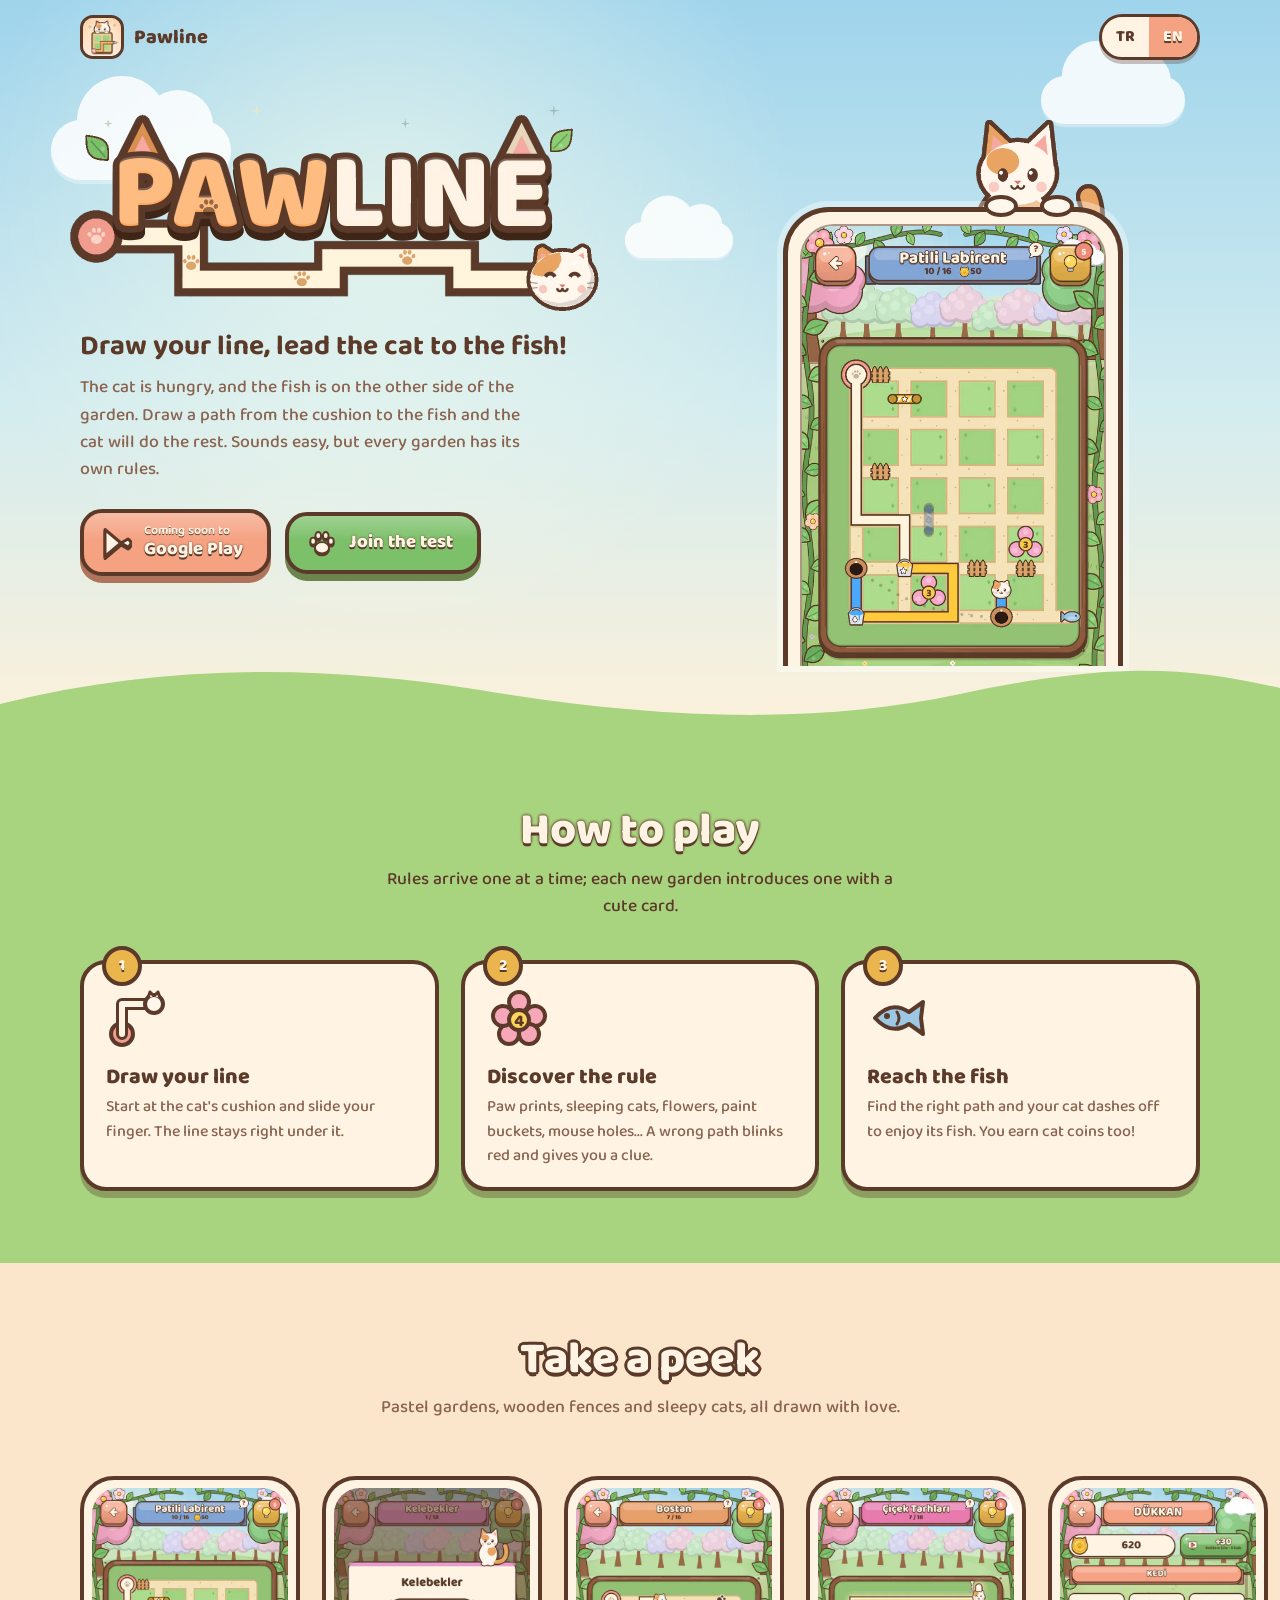
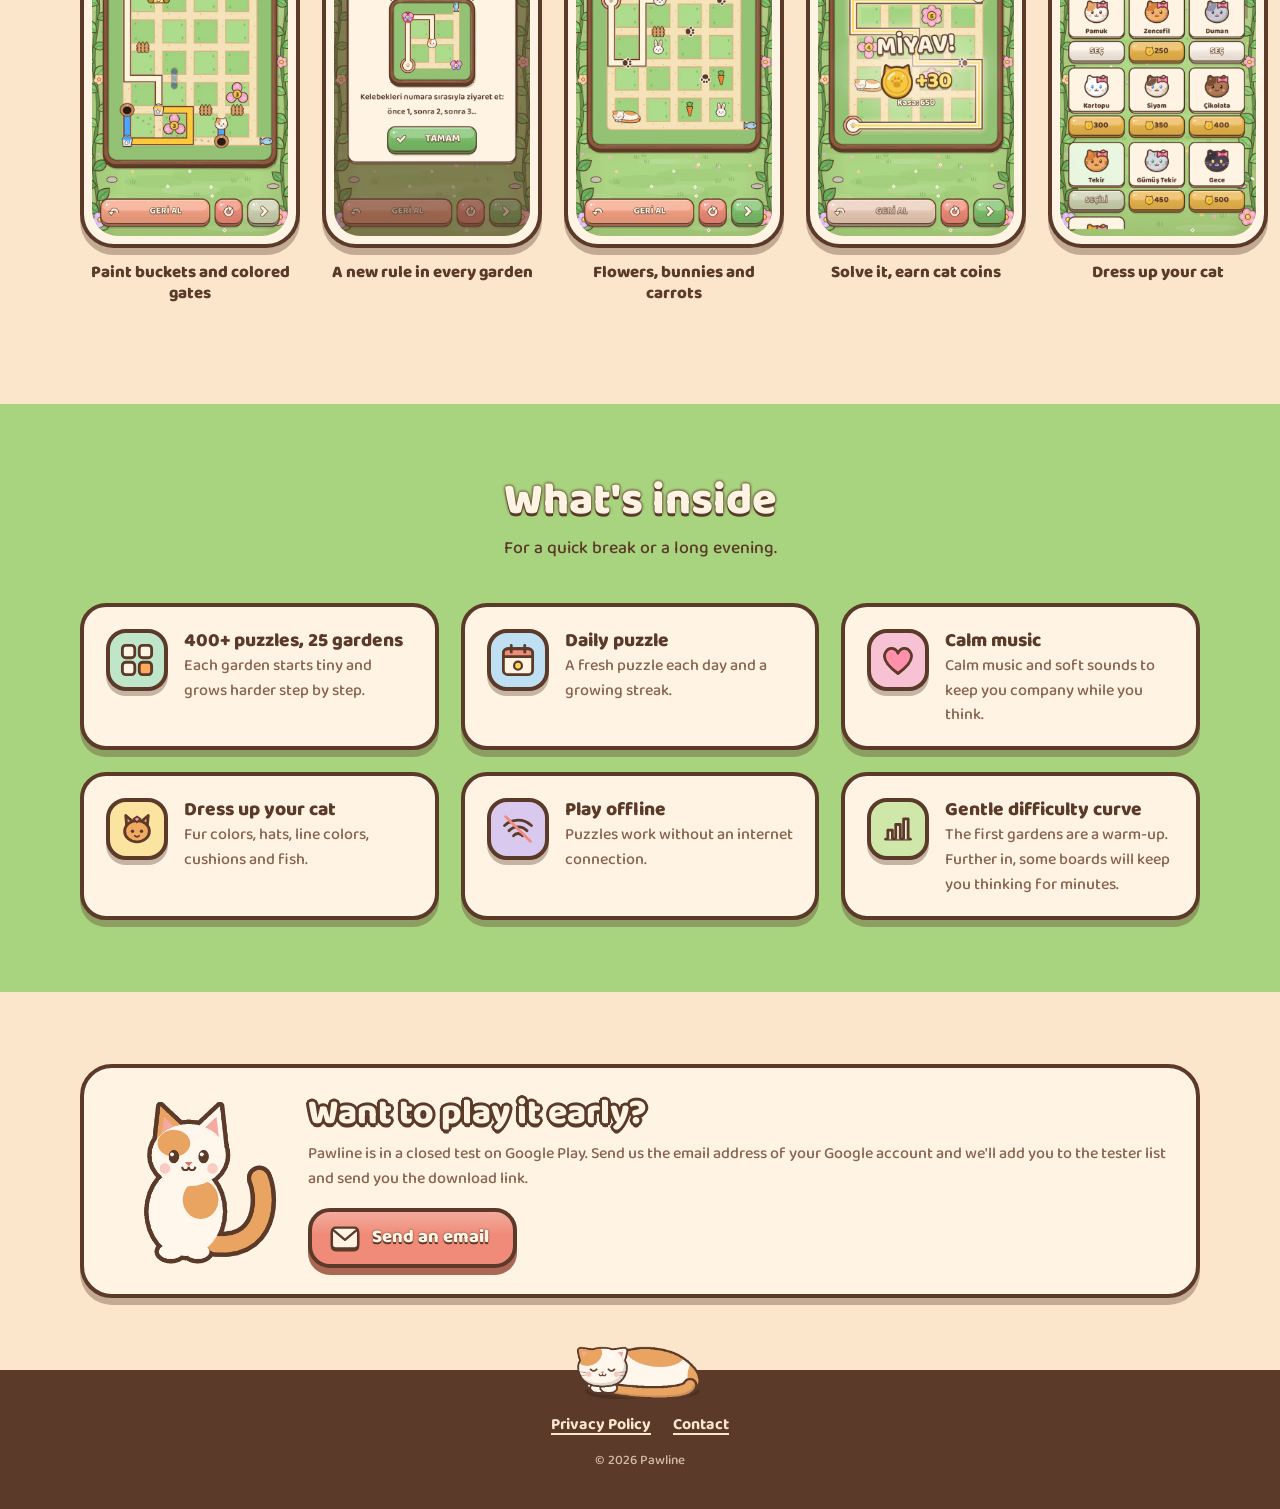
==== commit 5b296c9e: "0.21.0: yeni görünüşle oyun ekranları, tanıtım görseli ve kediler; ekran açıklamaları güncellendi" ====
--- a/index.html
+++ b/index.html
@@ -99,11 +99,11 @@
       <h2><span lang="tr">Bahçeye bir göz at</span><span lang="en">Take a peek</span></h2>
       <p class="sub"><span lang="tr">Her şey elle çizilmiş gibi: pastel bahçeler, tahta çitler, uykucu kediler.</span><span lang="en">Pastel gardens, wooden fences and sleepy cats, all drawn with love.</span></p>
       <div class="gallery" tabindex="0" aria-label="Ekran görüntüleri / Screenshots">
-        <figure class="shot"><div class="frame"><img loading="lazy" src="img/ekran_boya.webp" width="540" height="960" alt="Oyun ekranı: boya kovasından geçen pembe çizgi, renkli kapılar ve çizginin ucunda kedi" data-alt-en="Game screen: a pink line passing a paint bucket, colored gates and the cat at the tip of the line"></div>
+        <figure class="shot"><div class="frame"><img loading="lazy" src="img/ekran_boya.webp" width="540" height="960" alt="Oyun ekranı: boya kovalarından geçen mavi ve sarı çizgi, fare delikleri, çiçekler ve çizginin ucunda kedi" data-alt-en="Game screen: a blue and yellow line passing paint buckets, mouse holes, flowers and the cat at the tip of the line"></div>
           <figcaption><span lang="tr">Boya kovaları ve renkli kapılar</span><span lang="en">Paint buckets and colored gates</span></figcaption></figure>
         <figure class="shot"><div class="frame"><img loading="lazy" src="img/ekran_kural.webp" width="540" height="960" alt="Kural kartı: minik bir örnek tahta, kartın üstünde oturan bir kedi ve kuralın kısa açıklaması" data-alt-en="Rule card: a tiny example board, a cat sitting on the card and a short explanation of the rule"></div>
           <figcaption><span lang="tr">Her bahçede yeni bir kural</span><span lang="en">A new rule in every garden</span></figcaption></figure>
-        <figure class="shot"><div class="frame"><img loading="lazy" src="img/ekran_bostan.webp" width="540" height="960" alt="Oyun ekranı: çiçekler, tavşanlar ve havuçlarla dolu bir bahçe tahtası" data-alt-en="Game screen: a garden board with flowers, bunnies and carrots"></div>
+        <figure class="shot"><div class="frame"><img loading="lazy" src="img/ekran_bostan.webp" width="540" height="960" alt="Oyun ekranı: tavşanlar, havuçlar, pati izleri ve uyuyan bir kediyle bir bahçe tahtası" data-alt-en="Game screen: a garden board with bunnies, carrots, paw prints and a sleeping cat"></div>
           <figcaption><span lang="tr">Çiçekler, tavşanlar ve havuçlar</span><span lang="en">Flowers, bunnies and carrots</span></figcaption></figure>
         <figure class="shot"><div class="frame"><img loading="lazy" src="img/ekran_kutlama.webp" width="540" height="960" alt="Çözüm ekranı: kedi balığını yemiş, kazanılan kedi parası sayılıyor" data-alt-en="Solved screen: the cat has eaten its fish and the earned cat coins are counted"></div>
           <figcaption><span lang="tr">Çöz, kedi parası kazan</span><span lang="en">Solve it, earn cat coins</span></figcaption></figure>
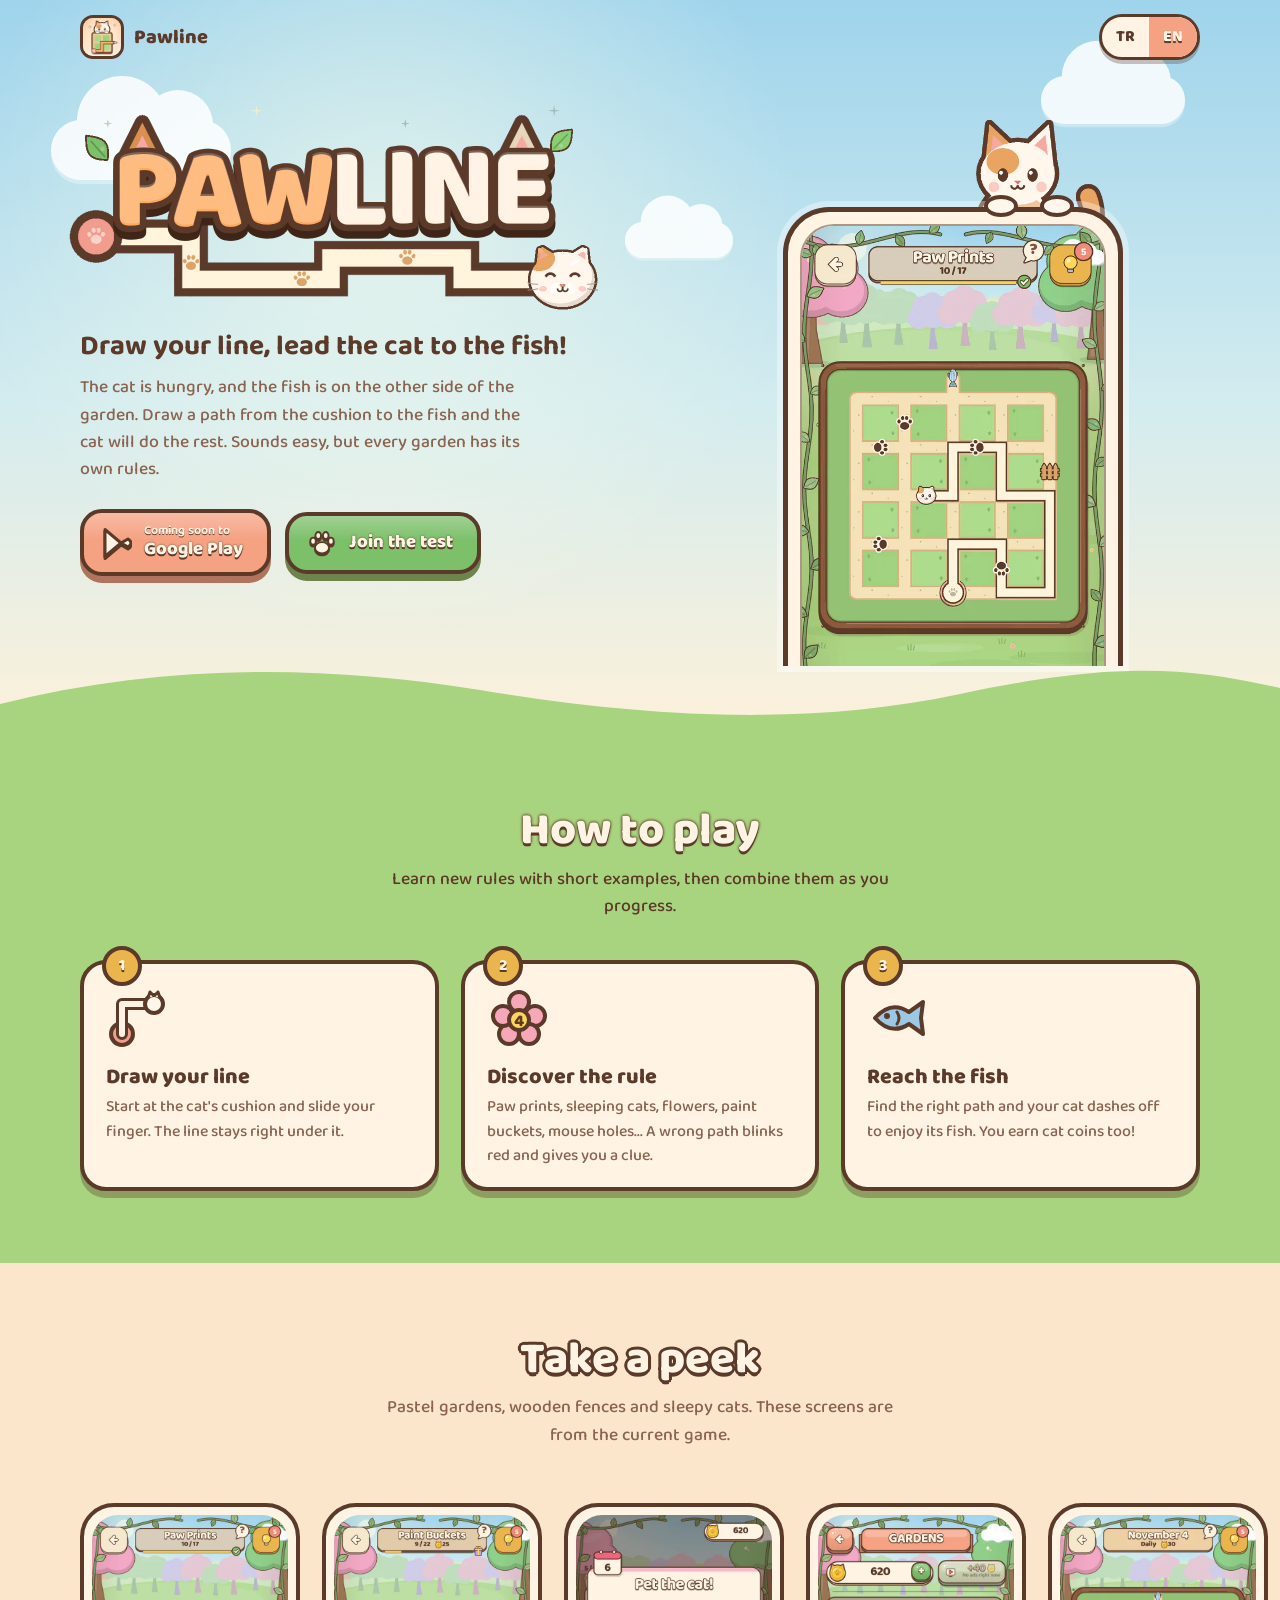
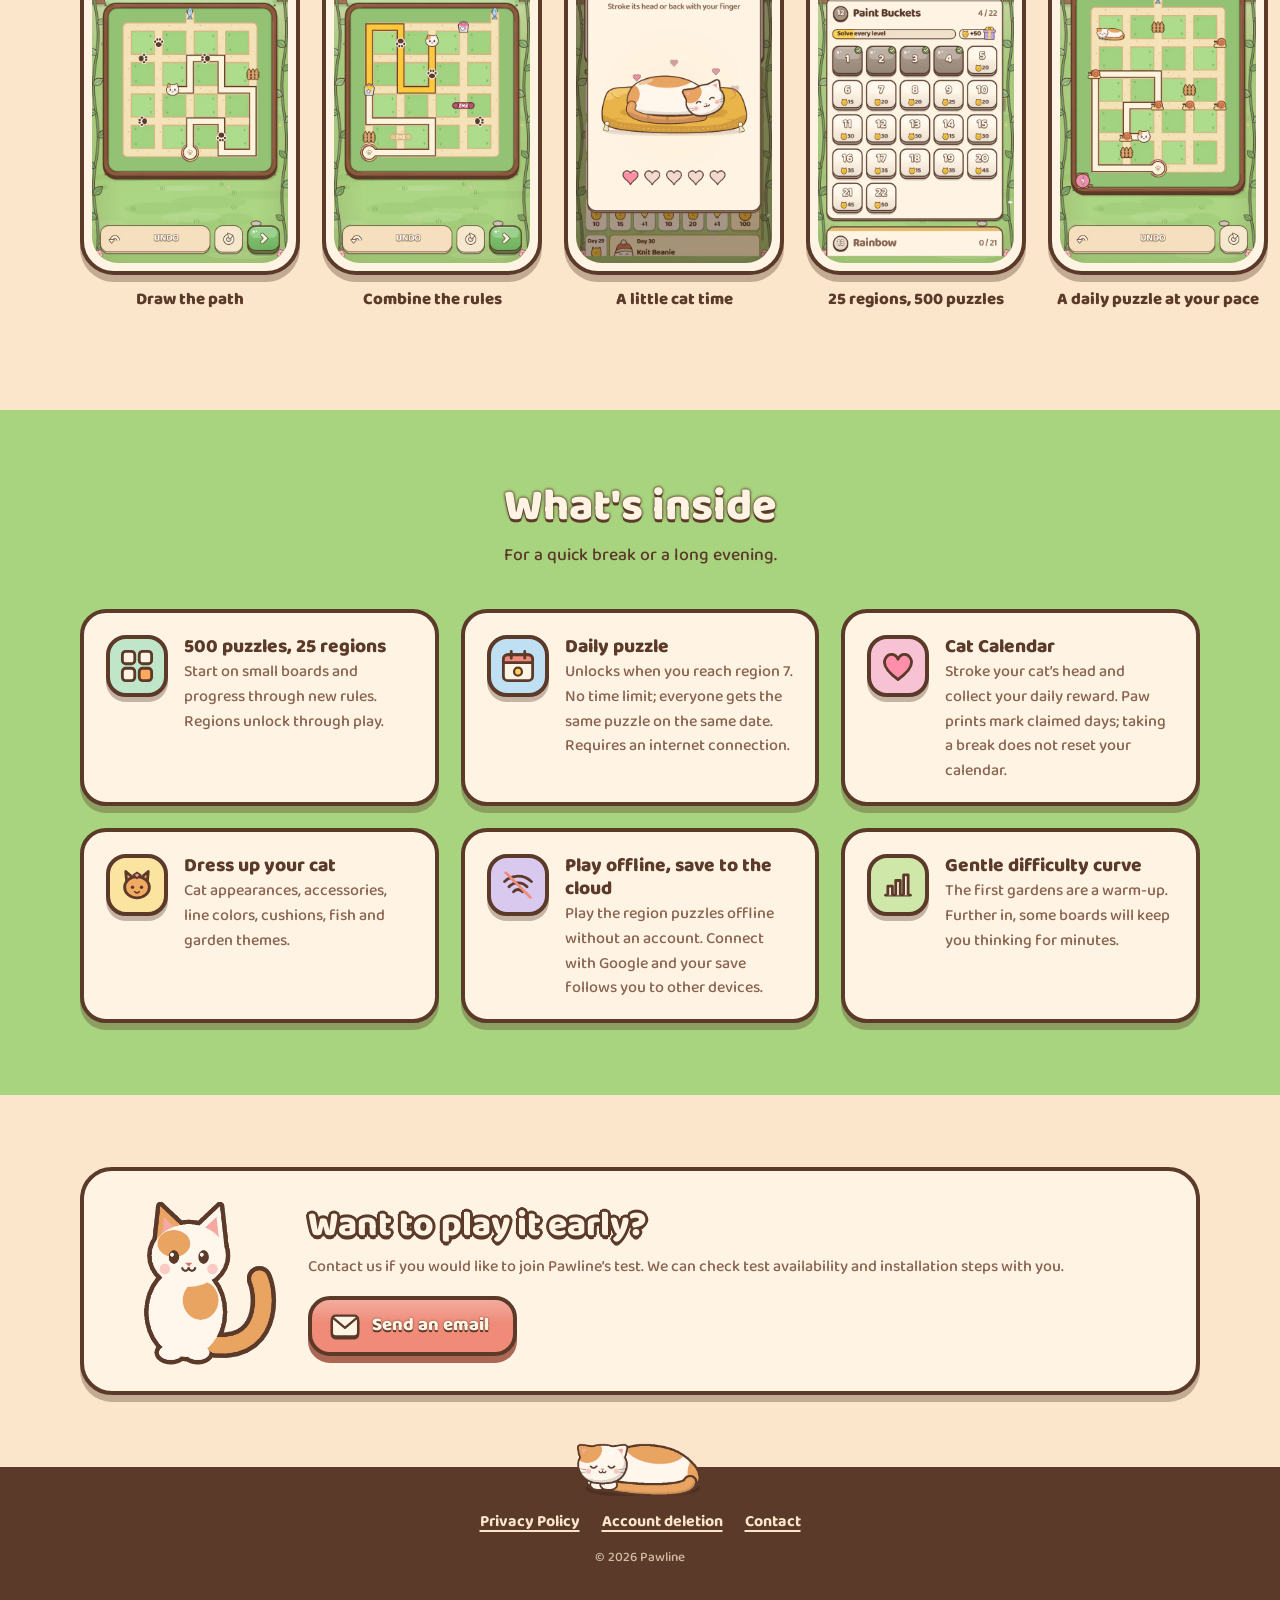
==== commit 085bdb75: "Tanıtım sayfasını güncel oyuna göre yenile Aynı tasarım korunur; 25 bölge, 500 bulmaca, bulut kaydı " ====
--- a/index.html
+++ b/index.html
@@ -4,9 +4,9 @@
 <meta charset="utf-8">
 <meta name="viewport" content="width=device-width, initial-scale=1">
 <title>Pawline</title>
-<meta name="description" content="Pawline: Kedi acıkmış! Balığa giden yolu bulabilir misin? Sevimli bir zeka oyunu ve mantık bulmacası. 25 bahçe, 400+ bulmaca, her gün yeni bir günlük bulmaca.">
+<meta name="description" content="25 bölge, 500 ana bulmaca, süresiz günlük bulmaca ve Kedi Takvimi. Kediyi balığa ulaştır, molanda başını okşa." data-content-tr="25 bölge, 500 ana bulmaca, süresiz günlük bulmaca ve Kedi Takvimi. Kediyi balığa ulaştır, molanda başını okşa." data-content-en="25 regions, 500 main puzzles, daily puzzles without a timer and the Cat Calendar. Lead your cat to the fish, then take a petting break.">
 <meta property="og:title" content="Pawline: Kedi Bulmacası">
-<meta property="og:description" content="Kedi acıkmış! Balığa giden yolu bulabilir misin? Sevimli bir zeka oyunu ve mantık bulmacası.">
+<meta property="og:description" content="Balığa giden yolu çiz. 25 bölge, 500 bulmaca ve kediyle küçük molalar." data-content-tr="Balığa giden yolu çiz. 25 bölge, 500 bulmaca ve kediyle küçük molalar." data-content-en="Draw the path to the fish. 25 regions, 500 puzzles and little breaks with your cat.">
 <meta property="og:image" content="img/tanitim.jpg">
 <meta name="theme-color" content="#9fd4ec">
 <link rel="icon" href="img/favicon.png">
@@ -53,7 +53,7 @@
         <img class="peek" src="img/kedi.webp" width="640" height="630" alt="">
         <div class="paws" aria-hidden="true"><i></i><i></i></div>
         <div class="phone">
-          <img src="img/ekran_boya.webp" width="540" height="960" alt="Pawline oyun ekranı: bahçe tahtasında çizilen çizgi ve ucunda kedi" data-alt-en="Pawline game screen: a line drawn on a garden board with the cat at its tip">
+          <img src="img/tr/ekran_yol.webp" data-src-tr="img/tr/ekran_yol.webp" data-src-en="img/en/ekran_yol.webp" width="540" height="960" alt="Pawline oyun ekranı: bahçe tahtasında çizilen çizgi ve ucunda kedi" data-alt-en="Pawline game screen: a line drawn on a garden board with the cat at its tip">
         </div>
       </div>
     </div>
@@ -67,8 +67,8 @@
     <div class="wrap">
       <h2><span lang="tr">Nasıl oynanır?</span><span lang="en">How to play</span></h2>
       <p class="sub">
-        <span lang="tr">Kurallar tek tek gelir; her yeni bahçe sana sevimli bir kartla yenisini anlatır.</span>
-        <span lang="en">Rules arrive one at a time; each new garden introduces one with a cute card.</span>
+        <span lang="tr">Yeni kuralları kısa örneklerle öğren, ilerledikçe onları birlikte kullan.</span>
+        <span lang="en">Learn new rules with short examples, then combine them as you progress.</span>
       </p>
       <div class="steps">
         <div class="card">
@@ -97,22 +97,22 @@
   <section>
     <div class="wrap">
       <h2><span lang="tr">Bahçeye bir göz at</span><span lang="en">Take a peek</span></h2>
-      <p class="sub"><span lang="tr">Her şey elle çizilmiş gibi: pastel bahçeler, tahta çitler, uykucu kediler.</span><span lang="en">Pastel gardens, wooden fences and sleepy cats, all drawn with love.</span></p>
+      <p class="sub"><span lang="tr">Pastel bahçeler, tahta çitler, uykucu kediler. Aşağıdaki ekranlar güncel oyundan.</span><span lang="en">Pastel gardens, wooden fences and sleepy cats. These screens are from the current game.</span></p>
       <div class="gallery" tabindex="0" aria-label="Ekran görüntüleri / Screenshots">
-        <figure class="shot"><div class="frame"><img loading="lazy" src="img/ekran_boya.webp" width="540" height="960" alt="Oyun ekranı: boya kovalarından geçen mavi ve sarı çizgi, fare delikleri, çiçekler ve çizginin ucunda kedi" data-alt-en="Game screen: a blue and yellow line passing paint buckets, mouse holes, flowers and the cat at the tip of the line"></div>
-          <figcaption><span lang="tr">Boya kovaları ve renkli kapılar</span><span lang="en">Paint buckets and colored gates</span></figcaption></figure>
-        <figure class="shot"><div class="frame"><img loading="lazy" src="img/ekran_kural.webp" width="540" height="960" alt="Kural kartı: minik bir örnek tahta, kartın üstünde oturan bir kedi ve kuralın kısa açıklaması" data-alt-en="Rule card: a tiny example board, a cat sitting on the card and a short explanation of the rule"></div>
-          <figcaption><span lang="tr">Her bahçede yeni bir kural</span><span lang="en">A new rule in every garden</span></figcaption></figure>
-        <figure class="shot"><div class="frame"><img loading="lazy" src="img/ekran_bostan.webp" width="540" height="960" alt="Oyun ekranı: tavşanlar, havuçlar, pati izleri ve uyuyan bir kediyle bir bahçe tahtası" data-alt-en="Game screen: a garden board with bunnies, carrots, paw prints and a sleeping cat"></div>
-          <figcaption><span lang="tr">Çiçekler, tavşanlar ve havuçlar</span><span lang="en">Flowers, bunnies and carrots</span></figcaption></figure>
-        <figure class="shot"><div class="frame"><img loading="lazy" src="img/ekran_kutlama.webp" width="540" height="960" alt="Çözüm ekranı: kedi balığını yemiş, kazanılan kedi parası sayılıyor" data-alt-en="Solved screen: the cat has eaten its fish and the earned cat coins are counted"></div>
-          <figcaption><span lang="tr">Çöz, kedi parası kazan</span><span lang="en">Solve it, earn cat coins</span></figcaption></figure>
-        <figure class="shot"><div class="frame"><img loading="lazy" src="img/ekran_dukkan.webp" width="540" height="960" alt="Dükkan: kedi için tüy renkleri, şapkalar ve aksesuarlar" data-alt-en="Shop: fur colors, hats and accessories for the cat"></div>
-          <figcaption><span lang="tr">Kedini dilediğin gibi süsle</span><span lang="en">Dress up your cat</span></figcaption></figure>
-        <figure class="shot"><div class="frame"><img loading="lazy" src="img/ekran_gunluk.webp" width="540" height="960" alt="Günlük bulmaca: tarihi ve serisiyle günün bulmacası" data-alt-en="Daily puzzle: today's puzzle with its date and streak"></div>
-          <figcaption><span lang="tr">Her gün yeni bir bulmaca</span><span lang="en">A new puzzle every day</span></figcaption></figure>
-        <figure class="shot"><div class="frame"><img loading="lazy" src="img/ekran_bolumler.webp" width="540" height="960" alt="Bölgeler sayfası: bahçeler ve her birindeki bulmacalar" data-alt-en="Regions page: the gardens and the puzzles in each one"></div>
-          <figcaption><span lang="tr">Bahçeden bahçeye keşfe çık</span><span lang="en">Explore garden after garden</span></figcaption></figure>
+        <figure class="shot"><div class="frame"><img loading="lazy" src="img/tr/ekran_yol.webp" data-src-tr="img/tr/ekran_yol.webp" data-src-en="img/en/ekran_yol.webp" width="540" height="960" alt="Minderden balığa çizilen yol ve yolu izleyen kedi." data-alt-en="A path from the cushion to the fish, followed by a cat."></div>
+          <figcaption><span lang="tr">Yolunu çiz</span><span lang="en">Draw the path</span></figcaption></figure>
+        <figure class="shot"><div class="frame"><img loading="lazy" src="img/tr/ekran_boya.webp" data-src-tr="img/tr/ekran_boya.webp" data-src-en="img/en/ekran_boya.webp" width="540" height="960" alt="Boya kovaları ve renkli kapılar içeren bulmaca." data-alt-en="A puzzle with paint buckets and colored gates."></div>
+          <figcaption><span lang="tr">Kuralları birlikte kullan</span><span lang="en">Combine the rules</span></figcaption></figure>
+        <figure class="shot"><div class="frame"><img loading="lazy" src="img/tr/ekran_sevme.webp" data-src-tr="img/tr/ekran_sevme.webp" data-src-en="img/en/ekran_sevme.webp" width="540" height="960" alt="Kedi Takvimi’nde okşanan kedi ve dolan kalpler." data-alt-en="A cat being stroked in the Cat Calendar, with hearts filling."></div>
+          <figcaption><span lang="tr">Biraz kedi molası</span><span lang="en">A little cat time</span></figcaption></figure>
+        <figure class="shot"><div class="frame"><img loading="lazy" src="img/tr/ekran_bolumler.webp" data-src-tr="img/tr/ekran_bolumler.webp" data-src-en="img/en/ekran_bolumler.webp" width="540" height="960" alt="Bölgeler, ilerleme ve henüz açılmamış bahçeler." data-alt-en="Regions, progress and gardens still to unlock."></div>
+          <figcaption><span lang="tr">25 bölge, 500 bulmaca</span><span lang="en">25 regions, 500 puzzles</span></figcaption></figure>
+        <figure class="shot"><div class="frame"><img loading="lazy" src="img/tr/ekran_gunluk.webp" data-src-tr="img/tr/ekran_gunluk.webp" data-src-en="img/en/ekran_gunluk.webp" width="540" height="960" alt="Süre sınırı olmayan günlük bulmaca." data-alt-en="A daily puzzle with no time limit."></div>
+          <figcaption><span lang="tr">Günlük bulmaca, kendi temponda</span><span lang="en">A daily puzzle at your pace</span></figcaption></figure>
+        <figure class="shot"><div class="frame"><img loading="lazy" src="img/tr/ekran_dukkan.webp" data-src-tr="img/tr/ekran_dukkan.webp" data-src-en="img/en/ekran_dukkan.webp" width="540" height="960" alt="Kedi, aksesuarlar ve kedi parası fiyatları." data-alt-en="A cat, accessories and prices in cat coins."></div>
+          <figcaption><span lang="tr">Kedine göre bir seçim</span><span lang="en">Make it your cat</span></figcaption></figure>
+        <figure class="shot"><div class="frame"><img loading="lazy" src="img/tr/ekran_tema.webp" data-src-tr="img/tr/ekran_tema.webp" data-src-en="img/en/ekran_tema.webp" width="540" height="960" alt="Yaz teması seçili ana menü." data-alt-en="The main menu with the summer theme."></div>
+          <figcaption><span lang="tr">Bahçen de değişsin</span><span lang="en">A change of scenery</span></figcaption></figure>
       </div>
     </div>
   </section>
@@ -125,28 +125,28 @@
       <div class="features">
         <div class="feature card">
           <span class="badge" style="background:#bfe6c8"><svg width="36" height="36" viewBox="0 0 64 64" aria-hidden="true"><g fill="#fff4e4" stroke="#5b3a29" stroke-width="5"><rect x="6" y="6" width="22" height="22" rx="6"/><rect x="36" y="6" width="22" height="22" rx="6"/><rect x="6" y="36" width="22" height="22" rx="6"/><rect x="36" y="36" width="22" height="22" rx="6" fill="#ffa95e"/></g></svg></span>
-          <div><h3><span lang="tr">400+ bulmaca, 25 bahçe</span><span lang="en">400+ puzzles, 25 gardens</span></h3>
-          <p><span lang="tr">Her bahçe minik bir tahtada başlar, yavaş yavaş zorlaşır.</span><span lang="en">Each garden starts tiny and grows harder step by step.</span></p></div>
+          <div><h3><span lang="tr">500 bulmaca, 25 bölge</span><span lang="en">500 puzzles, 25 regions</span></h3>
+          <p><span lang="tr">Küçük tahtalarda başla, yeni kurallarla ilerle. Bölgeler oyun içinde açılır.</span><span lang="en">Start on small boards and progress through new rules. Regions unlock through play.</span></p></div>
         </div>
         <div class="feature card">
           <span class="badge" style="background:#bfe0f2"><svg width="36" height="36" viewBox="0 0 64 64" aria-hidden="true"><g stroke="#5b3a29" stroke-width="5" stroke-linejoin="round"><rect x="6" y="12" width="52" height="46" rx="8" fill="#fff4e4"/><path d="M6 20 a8 8 0 0 1 8 -8 h36 a8 8 0 0 1 8 8 v6 H6 Z" fill="#ef8b78"/><path d="M20 6 v12 M44 6 v12" stroke-linecap="round"/></g><circle cx="32" cy="42" r="7" fill="#ffd45a" stroke="#5b3a29" stroke-width="4"/></svg></span>
           <div><h3><span lang="tr">Günlük bulmaca</span><span lang="en">Daily puzzle</span></h3>
-          <p><span lang="tr">Her gün yeni bir bulmaca ve büyüyen bir seri.</span><span lang="en">A fresh puzzle each day and a growing streak.</span></p></div>
+          <p><span lang="tr">7. bölgeye ulaşınca açılır. Süre sınırı yok; aynı tarihte herkes aynı bulmacayı çözer. İnternet gerekir.</span><span lang="en">Unlocks when you reach region 7. No time limit; everyone gets the same puzzle on the same date. Requires an internet connection.</span></p></div>
         </div>
         <div class="feature card">
           <span class="badge" style="background:#f7c3d4"><svg width="36" height="36" viewBox="0 0 64 64" aria-hidden="true"><path d="M32 56 C 10 40, 4 28, 10 18 C 16 8, 28 10, 32 20 C 36 10, 48 8, 54 18 C 60 28, 54 40, 32 56 Z" fill="#ff8fab" stroke="#5b3a29" stroke-width="5" stroke-linejoin="round"/></svg></span>
-          <div><h3><span lang="tr">Sakin müzik</span><span lang="en">Calm music</span></h3>
-          <p><span lang="tr">Bulmacanın başında düşünürken eşlik eden sakin bir müzik ve yumuşak sesler.</span><span lang="en">Calm music and soft sounds to keep you company while you think.</span></p></div>
+          <div><h3><span lang="tr">Kedi Takvimi</span><span lang="en">Cat Calendar</span></h3>
+          <p><span lang="tr">Kedinin başını okşa, günlük ödülünü al. Topladığın günleri pati izleri gösterir; ara verince takvimin sıfırlanmaz.</span><span lang="en">Stroke your cat’s head and collect your daily reward. Paw prints mark claimed days; taking a break does not reset your calendar.</span></p></div>
         </div>
         <div class="feature card">
           <span class="badge" style="background:#fbe3a0"><svg width="36" height="36" viewBox="0 0 64 64" aria-hidden="true"><g stroke="#5b3a29" stroke-width="5" stroke-linejoin="round"><path d="M14 30 L12 8 L26 20 M50 30 L52 8 L38 20" fill="#f0aa62"/><ellipse cx="32" cy="36" rx="22" ry="19" fill="#f0aa62"/></g><circle cx="24" cy="36" r="3" fill="#5b3a29"/><circle cx="40" cy="36" r="3" fill="#5b3a29"/><path d="M28 44 q4 4 8 0" fill="none" stroke="#5b3a29" stroke-width="3" stroke-linecap="round"/><path d="M26 14 l6 6 6 -6 -6 -4 z" fill="#ff8fab" stroke="#5b3a29" stroke-width="3"/></svg></span>
           <div><h3><span lang="tr">Kedini süsle</span><span lang="en">Dress up your cat</span></h3>
-          <p><span lang="tr">Tüyler, şapkalar, çizgi renkleri, minderler ve balıklar.</span><span lang="en">Fur colors, hats, line colors, cushions and fish.</span></p></div>
+          <p><span lang="tr">Kedi görünümleri, aksesuarlar, çizgi renkleri, minderler, balıklar ve bahçe temaları.</span><span lang="en">Cat appearances, accessories, line colors, cushions, fish and garden themes.</span></p></div>
         </div>
         <div class="feature card">
           <span class="badge" style="background:#d9c9ef"><svg width="36" height="36" viewBox="0 0 64 64" aria-hidden="true"><g fill="none" stroke="#5b3a29" stroke-width="5" stroke-linecap="round"><path d="M8 26 a34 34 0 0 1 48 0"/><path d="M16 35 a22 22 0 0 1 32 0"/><path d="M24 44 a10 10 0 0 1 16 0"/><path d="M10 10 L54 54" stroke="#ef8b78"/></g></svg></span>
-          <div><h3><span lang="tr">İnternetsiz oyna</span><span lang="en">Play offline</span></h3>
-          <p><span lang="tr">Bulmacalar internet olmadan da çalışır.</span><span lang="en">Puzzles work without an internet connection.</span></p></div>
+          <div><h3><span lang="tr">İnternetsiz oyna, bulutta sakla</span><span lang="en">Play offline, save to the cloud</span></h3>
+          <p><span lang="tr">Bölge bulmacalarını hesap açmadan, internet olmadan oynayabilirsin. Google ile bağlanırsan kaydın başka cihazda da seninle.</span><span lang="en">Play the region puzzles offline without an account. Connect with Google and your save follows you to other devices.</span></p></div>
         </div>
         <div class="feature card">
           <span class="badge" style="background:#cfe8a9"><svg width="36" height="36" viewBox="0 0 64 64" aria-hidden="true"><g stroke="#5b3a29" stroke-width="5" stroke-linejoin="round"><path d="M10 50 h44" stroke-linecap="round"/><path d="M14 50 v-16 h8 v16 M28 50 v-26 h8 v26 M42 50 v-36 h8 v36" fill="#fff4e4"/></g></svg></span>
@@ -165,8 +165,8 @@
         <div>
           <h2><span lang="tr">Teste katılmak ister misin?</span><span lang="en">Want to play it early?</span></h2>
           <p>
-            <span lang="tr">Pawline şu anda Google Play'de kapalı testte. Google hesabının e-posta adresini bize yaz, seni test listesine ekleyelim ve indirme bağlantısını gönderelim.</span>
-            <span lang="en">Pawline is in a closed test on Google Play. Send us the email address of your Google account and we'll add you to the tester list and send you the download link.</span>
+            <span lang="tr">Pawline’ın testine katılmak için bize yazabilirsin. Test erişimini ve kurulum adımlarını birlikte kontrol edelim.</span>
+            <span lang="en">Contact us if you would like to join Pawline’s test. We can check test availability and installation steps with you.</span>
           </p>
           <a class="chunky" href="mailto:feeyzgames@gmail.com?subject=Pawline%20test" style="--c: var(--coral)">
             <svg width="30" height="26" viewBox="0 0 64 52" aria-hidden="true"><g stroke="#5b3a29" stroke-width="5" stroke-linejoin="round"><rect x="4" y="4" width="56" height="44" rx="8" fill="#fff4e4"/><path d="M6 8 L32 30 L58 8" fill="none"/></g></svg>
@@ -182,6 +182,7 @@
   <img class="sleepy" src="img/uyuyan_kedi.webp" width="480" height="260" alt="">
   <nav>
     <a href="gizlilik.html"><span lang="tr">Gizlilik Politikası</span><span lang="en">Privacy Policy</span></a>
+    <a href="https://api.playpawline.com/account-delete"><span lang="tr">Hesap silme</span><span lang="en">Account deletion</span></a>
     <a href="mailto:feeyzgames@gmail.com"><span lang="tr">İletişim</span><span lang="en">Contact</span></a>
   </nav>
   <small>© 2026 Pawline</small>
--- a/style.css
+++ b/style.css
@@ -265,3 +265,8 @@
   .brand span { display: none; }
   .chunky { font-size: 1.05rem; padding-inline: 16px; }
 }
+
+.table-wrap { overflow-x: auto; margin: 12px 0; }
+.doc table { border-collapse: collapse; width: 100%; font-size: .92em; min-width: 560px; }
+.doc th, .doc td { border: 1px solid rgba(90, 60, 40, .25); padding: 8px 10px; text-align: left; vertical-align: top; color: var(--ink); }
+.doc th { background: rgba(90, 60, 40, .08); }
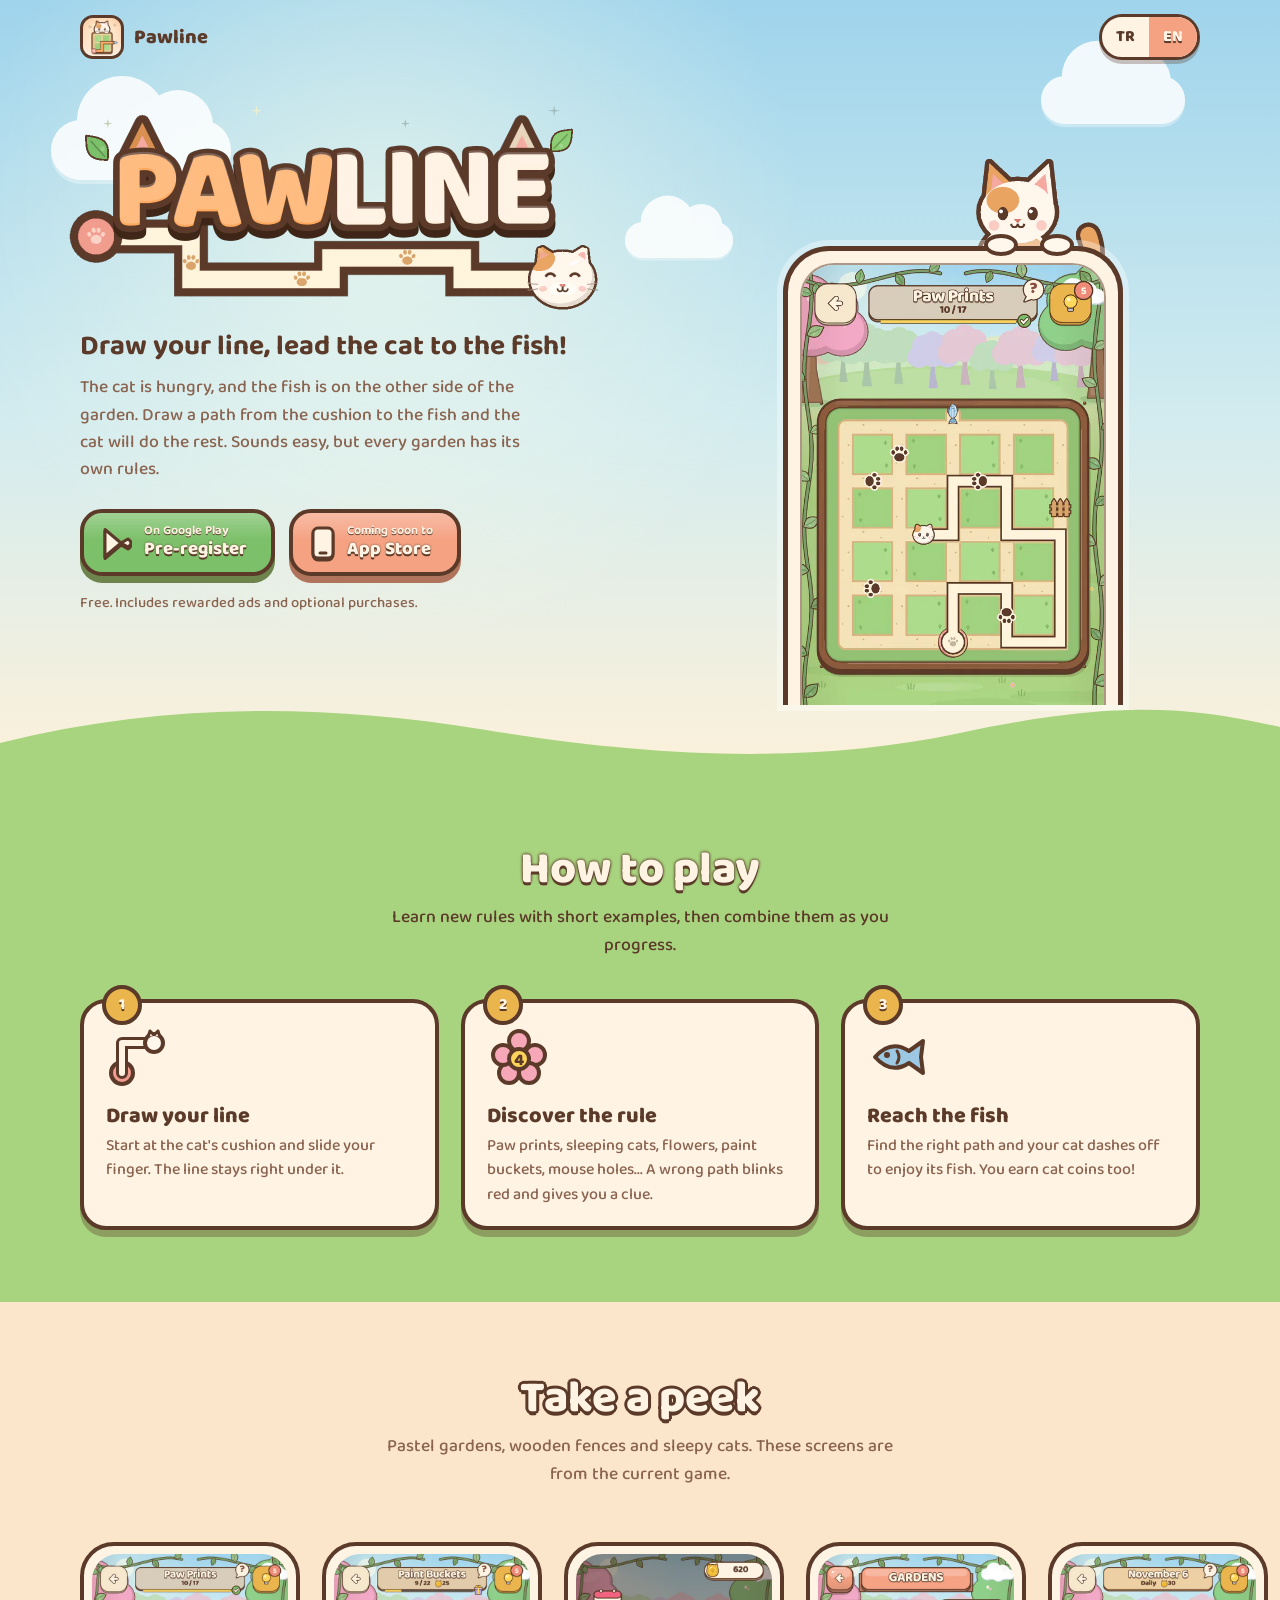
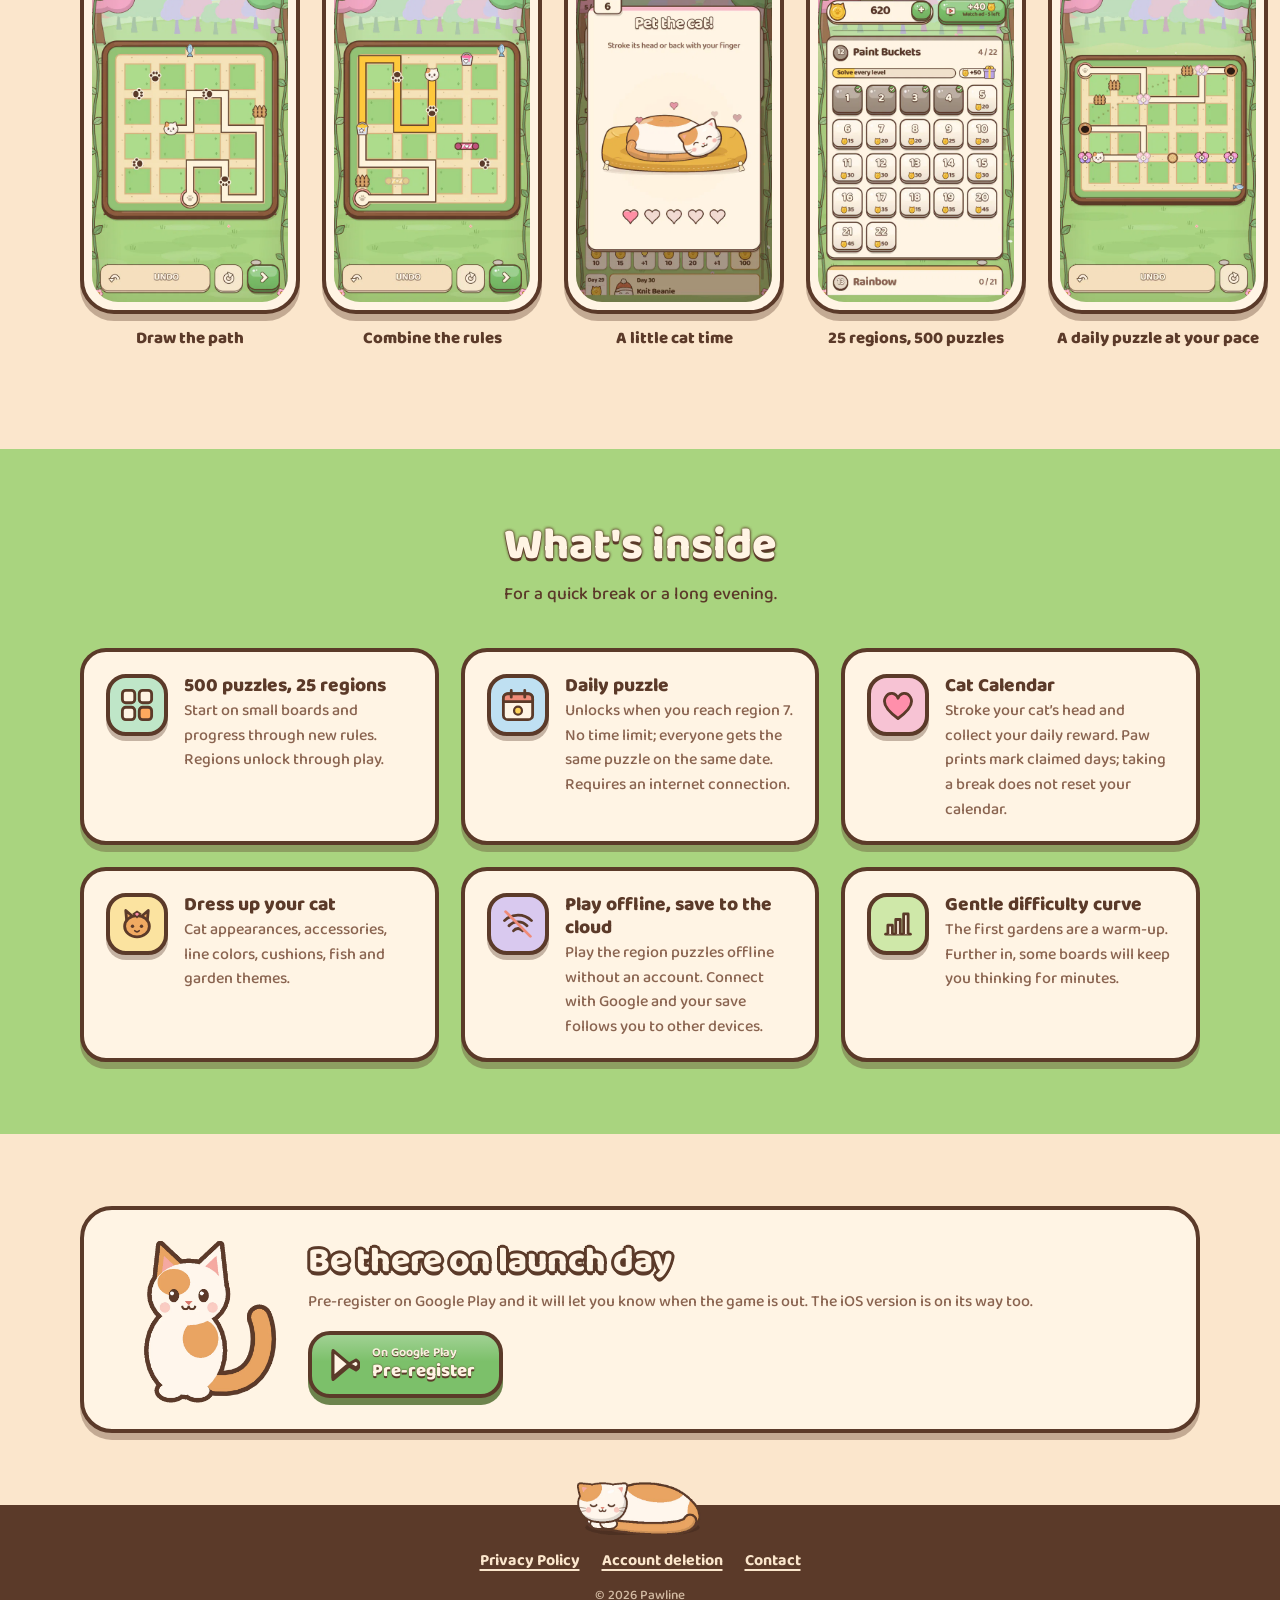
==== commit a04c3fba: "Ön kayıt düğmelerini ekle, test bölümünü kaldır Google Play düğmesi artık ön kayıt sayfasına gidiyor" ====
--- a/index.html
+++ b/index.html
@@ -39,15 +39,19 @@
           <span lang="en">The cat is hungry, and the fish is on the other side of the garden. Draw a path from the cushion to the fish and the cat will do the rest. Sounds easy, but every garden has its own rules.</span>
         </p>
         <div class="cta">
+          <a class="chunky" href="https://play.google.com/store/apps/details?id=com.feeyz.pawline" rel="noopener">
+            <svg width="30" height="32" viewBox="0 0 30 32" aria-hidden="true"><path d="M3 2.5 L19 16 L3 29.5 Z" fill="#fff4e4" stroke="#5b3a29" stroke-width="3" stroke-linejoin="round"/><path d="M19 16 L26 12 Q29 14 29 16 Q29 18 26 20 Z" fill="#fff4e4" stroke="#5b3a29" stroke-width="3" stroke-linejoin="round"/></svg>
+            <span class="t"><small><span lang="tr">Google Play'de</span><span lang="en">On Google Play</span></small><span lang="tr">Ön kayıt ol</span><span lang="en">Pre-register</span></span>
+          </a>
           <a class="chunky soon" aria-disabled="true">
-            <svg width="30" height="32" viewBox="0 0 30 32" aria-hidden="true"><path d="M3 2.5 L19 16 L3 29.5 Z" fill="#fff4e4" stroke="#5b3a29" stroke-width="3" stroke-linejoin="round"/><path d="M19 16 L26 12 Q29 14 29 16 Q29 18 26 20 Z" fill="#fff4e4" stroke="#5b3a29" stroke-width="3" stroke-linejoin="round"/></svg>
-            <span class="t"><small><span lang="tr">Çok yakında</span><span lang="en">Coming soon to</span></small>Google Play</span>
-          </a>
-          <a class="chunky" href="#test" style="--c: var(--leaf)">
-            <svg width="30" height="30" viewBox="0 0 64 64" aria-hidden="true"><g fill="#fff4e4" stroke="#5b3a29" stroke-width="4"><ellipse cx="32" cy="42" rx="15" ry="12"/><ellipse cx="13" cy="28" rx="6" ry="7.5"/><ellipse cx="24" cy="16" rx="6" ry="7.5"/><ellipse cx="40" cy="16" rx="6" ry="7.5"/><ellipse cx="51" cy="28" rx="6" ry="7.5"/></g></svg>
-            <span class="t"><span lang="tr">Teste katıl</span><span lang="en">Join the test</span></span>
+            <svg width="24" height="34" viewBox="0 0 24 34" aria-hidden="true"><rect x="2" y="2" width="20" height="30" rx="5" fill="#fff4e4" stroke="#5b3a29" stroke-width="3"/><path d="M9 27 H15" stroke="#5b3a29" stroke-width="3" stroke-linecap="round"/></svg>
+            <span class="t"><small><span lang="tr">Çok yakında</span><span lang="en">Coming soon to</span></small>App Store</span>
           </a>
         </div>
+        <p class="cta-note">
+          <span lang="tr">Ücretsiz. Ödüllü reklam ve isteğe bağlı satın alma içerir.</span>
+          <span lang="en">Free. Includes rewarded ads and optional purchases.</span>
+        </p>
       </div>
       <div class="hero-art">
         <img class="peek" src="img/kedi.webp" width="640" height="630" alt="">
@@ -157,20 +161,20 @@
     </div>
   </section>
 
-  <!-- kapalı test -->
-  <section id="test">
+  <!-- ön kayıt -->
+  <section id="on-kayit">
     <div class="wrap">
       <div class="invite">
         <img src="img/kedi.webp" width="640" height="630" alt="">
         <div>
-          <h2><span lang="tr">Teste katılmak ister misin?</span><span lang="en">Want to play it early?</span></h2>
+          <h2><span lang="tr">Çıkış gününü kaçırma</span><span lang="en">Be there on launch day</span></h2>
           <p>
-            <span lang="tr">Pawline’ın testine katılmak için bize yazabilirsin. Test erişimini ve kurulum adımlarını birlikte kontrol edelim.</span>
-            <span lang="en">Contact us if you would like to join Pawline’s test. We can check test availability and installation steps with you.</span>
+            <span lang="tr">Google Play'de ön kayıt ol, oyun çıkınca Google Play sana haber versin. iOS sürümü de yolda.</span>
+            <span lang="en">Pre-register on Google Play and it will let you know when the game is out. The iOS version is on its way too.</span>
           </p>
-          <a class="chunky" href="mailto:feeyzgames@gmail.com?subject=Pawline%20test" style="--c: var(--coral)">
-            <svg width="30" height="26" viewBox="0 0 64 52" aria-hidden="true"><g stroke="#5b3a29" stroke-width="5" stroke-linejoin="round"><rect x="4" y="4" width="56" height="44" rx="8" fill="#fff4e4"/><path d="M6 8 L32 30 L58 8" fill="none"/></g></svg>
-            <span class="t"><span lang="tr">E-posta gönder</span><span lang="en">Send an email</span></span>
+          <a class="chunky" href="https://play.google.com/store/apps/details?id=com.feeyz.pawline" rel="noopener">
+            <svg width="30" height="32" viewBox="0 0 30 32" aria-hidden="true"><path d="M3 2.5 L19 16 L3 29.5 Z" fill="#fff4e4" stroke="#5b3a29" stroke-width="3" stroke-linejoin="round"/><path d="M19 16 L26 12 Q29 14 29 16 Q29 18 26 20 Z" fill="#fff4e4" stroke="#5b3a29" stroke-width="3" stroke-linejoin="round"/></svg>
+            <span class="t"><small><span lang="tr">Google Play'de</span><span lang="en">On Google Play</span></small><span lang="tr">Ön kayıt ol</span><span lang="en">Pre-register</span></span>
           </a>
         </div>
       </div>
@@ -182,7 +186,7 @@
   <img class="sleepy" src="img/uyuyan_kedi.webp" width="480" height="260" alt="">
   <nav>
     <a href="gizlilik.html"><span lang="tr">Gizlilik Politikası</span><span lang="en">Privacy Policy</span></a>
-    <a href="https://api.playpawline.com/account-delete"><span lang="tr">Hesap silme</span><span lang="en">Account deletion</span></a>
+    <a href="hesap-silme.html"><span lang="tr">Hesap silme</span><span lang="en">Account deletion</span></a>
     <a href="mailto:feeyzgames@gmail.com"><span lang="tr">İletişim</span><span lang="en">Contact</span></a>
   </nav>
   <small>© 2026 Pawline</small>
--- a/style.css
+++ b/style.css
@@ -133,6 +133,7 @@
 .chunky small { display: block; font-size: 0.78rem; font-weight: 700; line-height: 1.1; text-shadow: 0 1px 0 var(--ink); opacity: 0.95; }
 .chunky .t { line-height: 1.15; }
 .chunky svg { flex: none; filter: drop-shadow(0 2px 0 var(--ink)); }
+.cta-note { margin: 16px 0 0; font-size: 0.92rem; color: var(--ink-soft); }
 .chunky.soon { --c: var(--peach); cursor: default; }
 .chunky.soon:hover, .chunky.soon:active { transform: none; box-shadow: 0 7px 0 color-mix(in srgb, var(--c) 55%, var(--ink)); }
 
